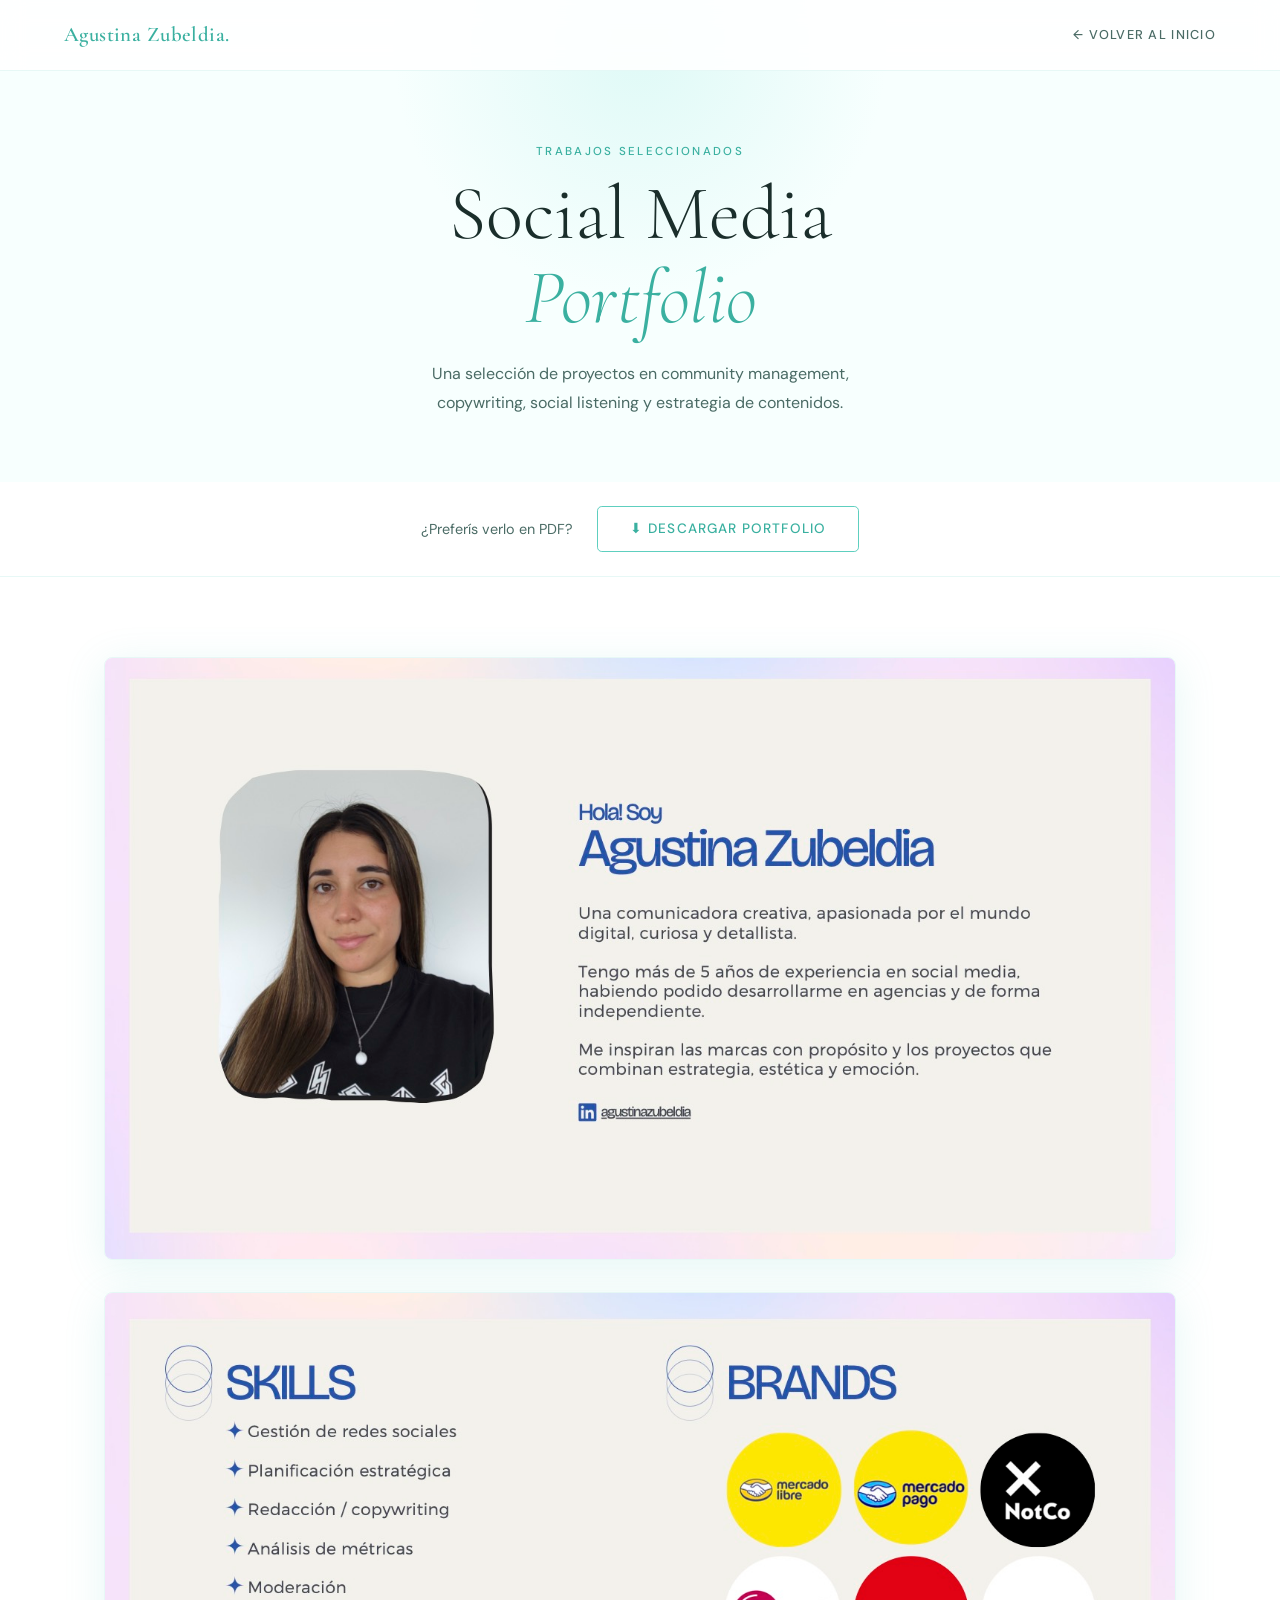
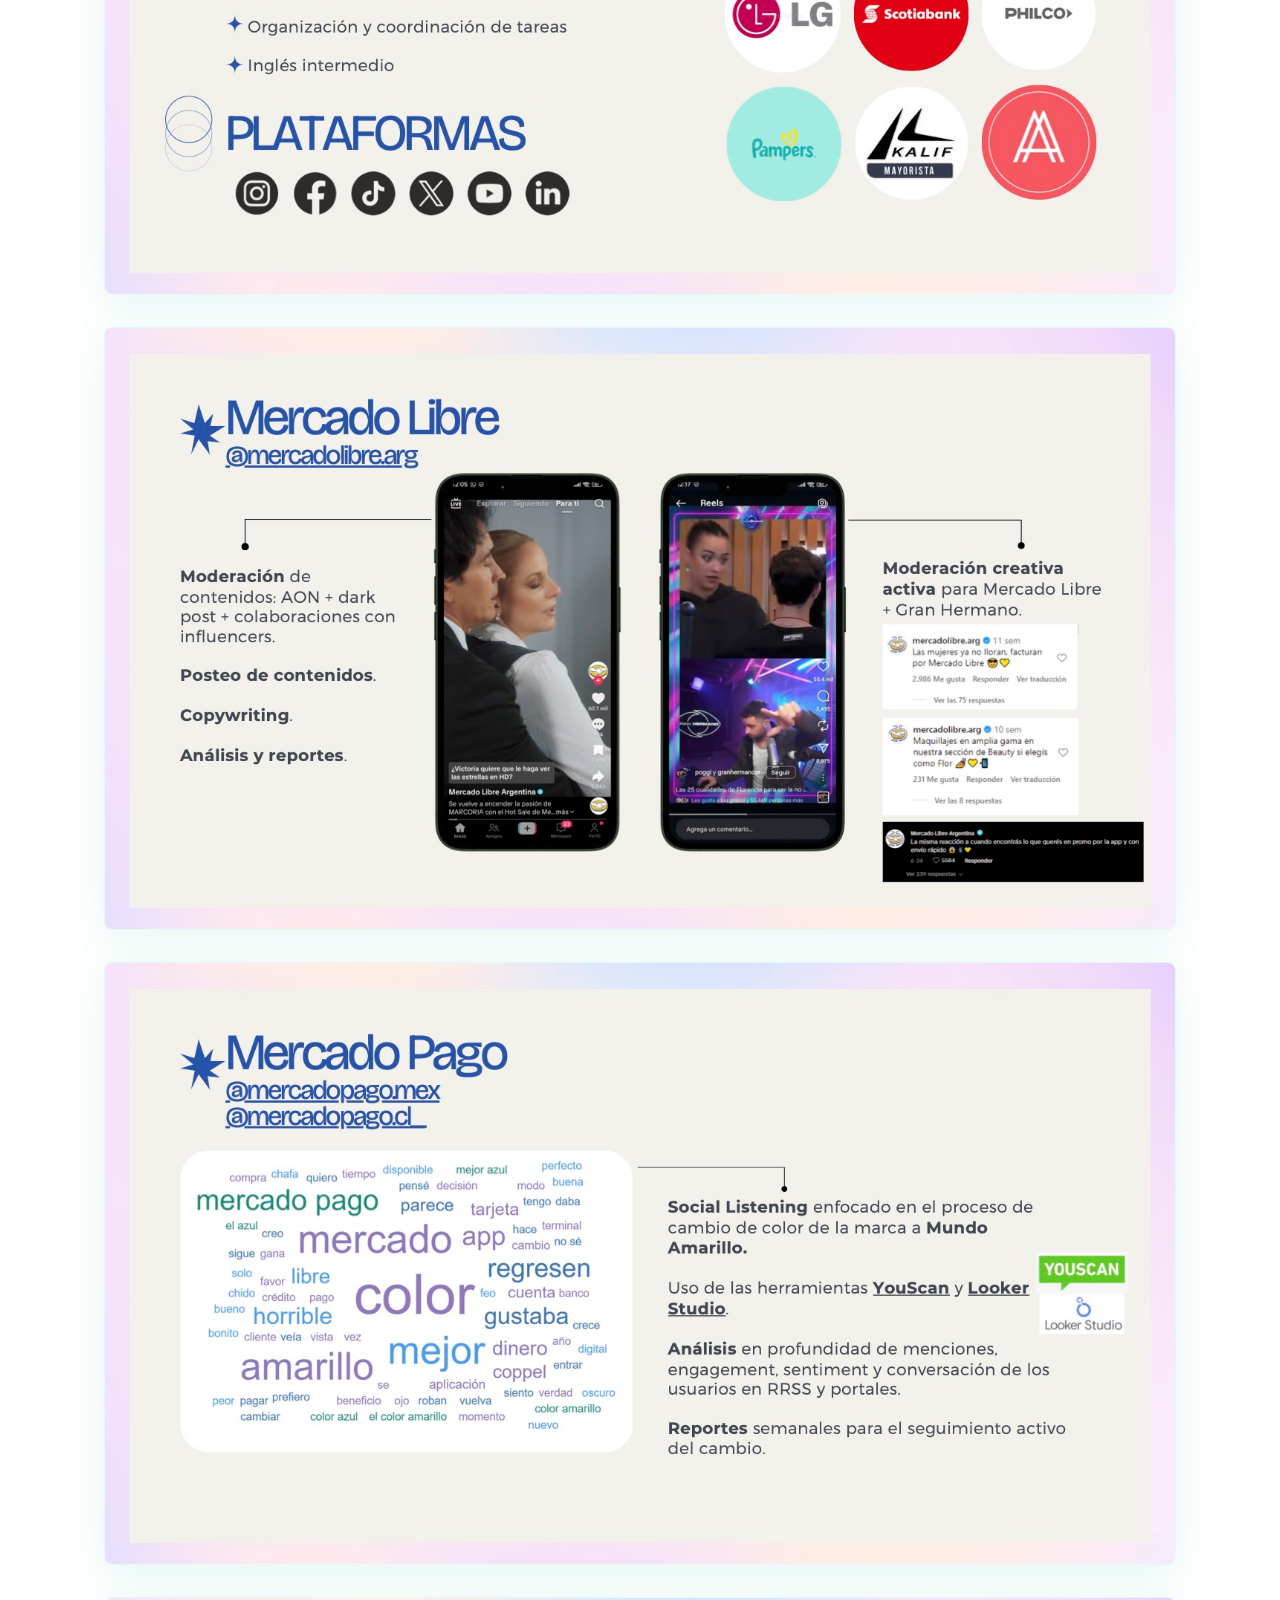
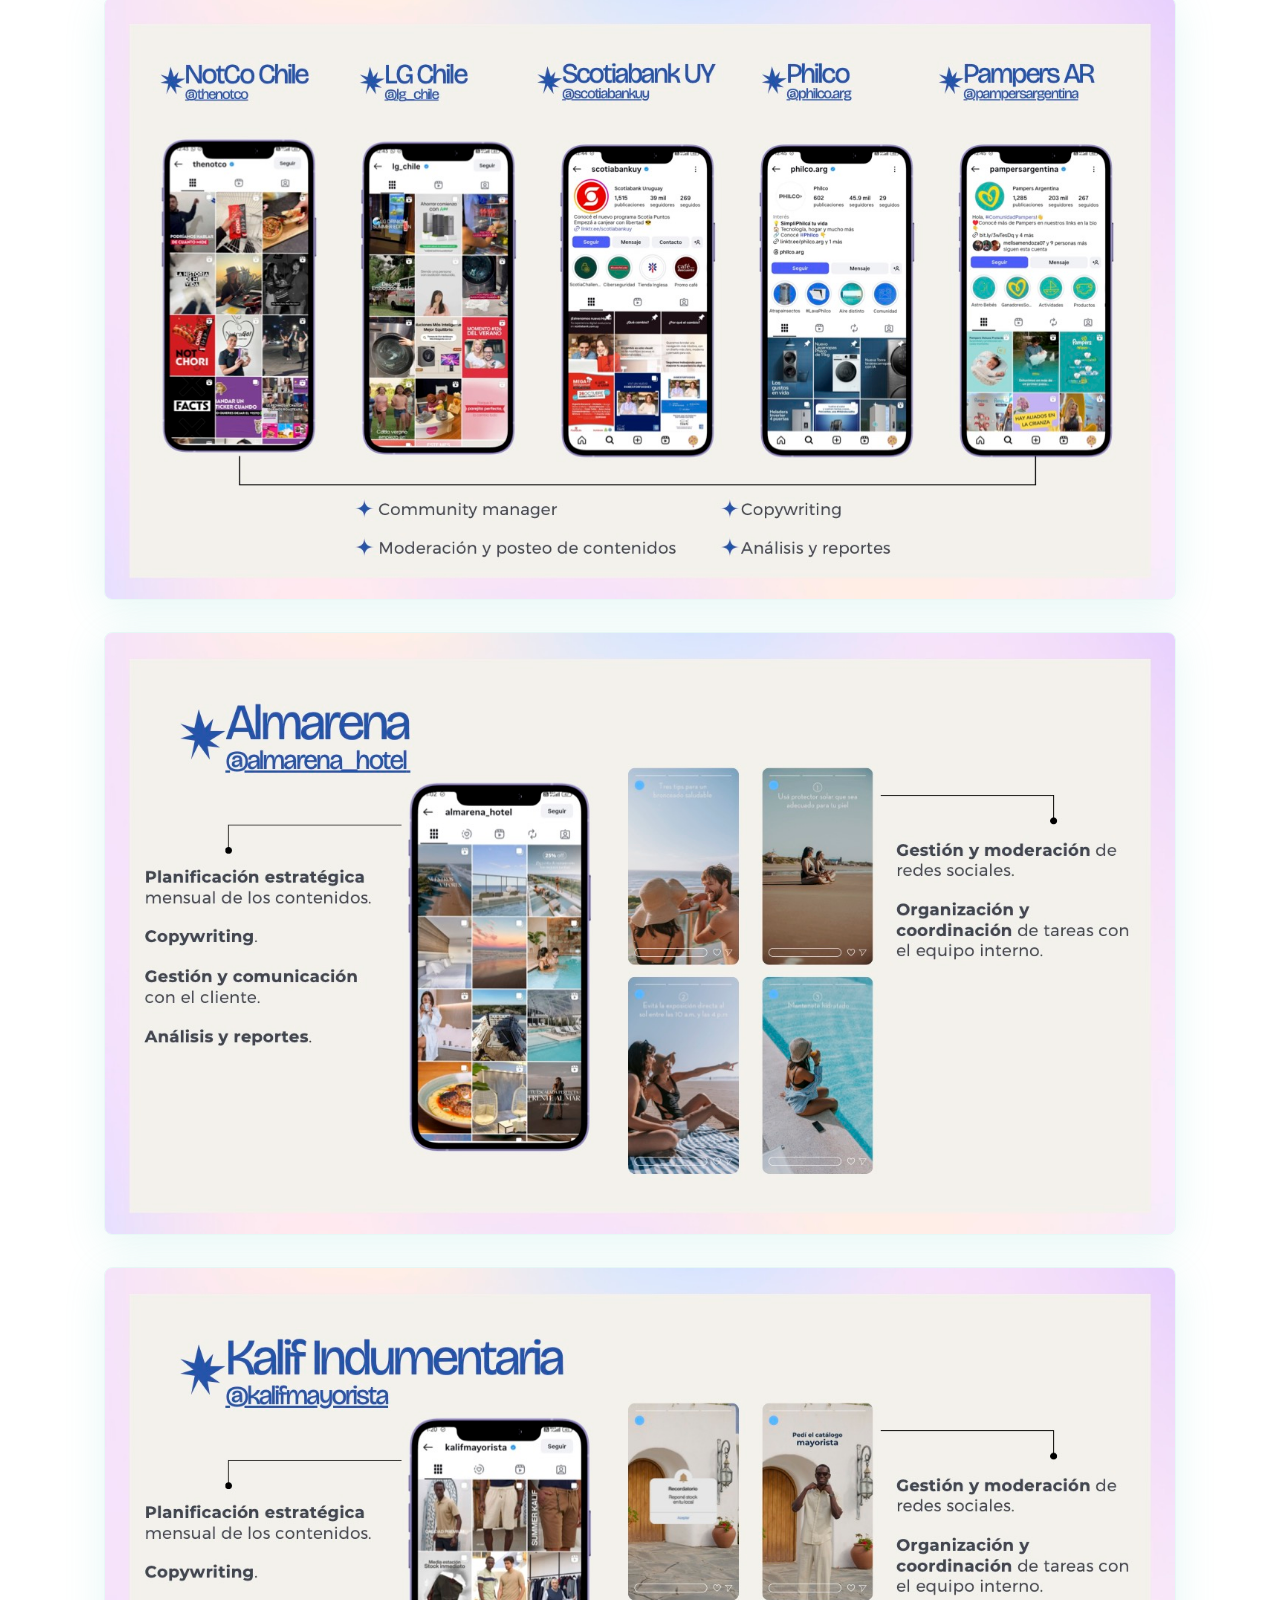
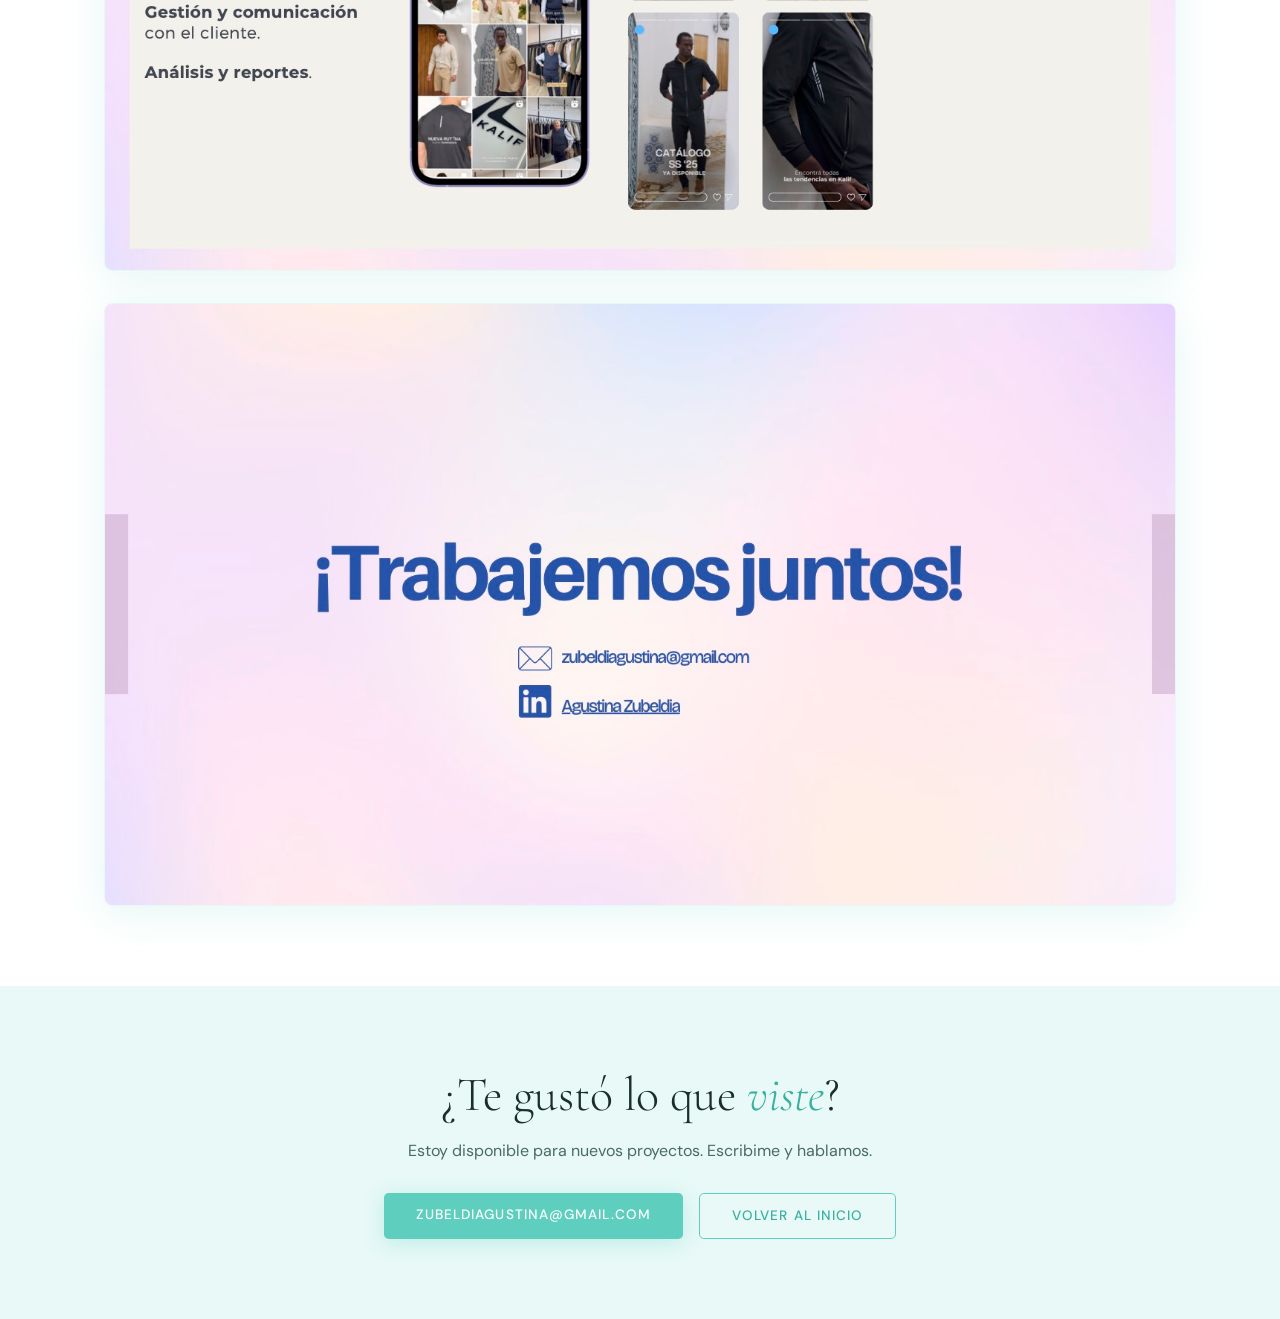
==== portfolio.html @ 0f9b4988 "se agrega el portfolio <3" ====
<!DOCTYPE html>
<html lang="es">
<head>
  <meta charset="UTF-8" />
  <meta name="viewport" content="width=device-width, initial-scale=1.0" />

  <!-- SEO -->
  <title>Portfolio · Agustina Zubeldia</title>
  <meta name="description" content="Portfolio de trabajos de Agustina Zubeldia — Community Manager & Content Strategist." />

  <!-- Open Graph -->
  <meta property="og:title"       content="Portfolio · Agustina Zubeldia" />
  <meta property="og:description" content="Trabajos seleccionados en social media, copywriting y estrategia de contenidos." />
  <meta property="og:type"        content="website" />
  <meta property="og:image"       content="assets/slide1.jpg" />

  <!-- Fonts -->
  <link rel="preconnect" href="https://fonts.googleapis.com" />
  <link rel="preconnect" href="https://fonts.gstatic.com" crossorigin />
  <link
    href="https://fonts.googleapis.com/css2?family=Cormorant+Garamond:ital,wght@0,300;0,400;0,600;1,300;1,400&family=DM+Sans:wght@300;400;500&display=swap"
    rel="stylesheet"
  />

  <!-- Shared styles -->
  <link rel="stylesheet" href="css/styles.css" />
  <link rel="icon" type="image/png" href="assets/favicon.png" />

  <style>
    /* ── Portfolio page specific styles ── */

    .pf-nav {
      position: fixed;
      top: 0;
      width: 100%;
      z-index: 100;
      display: flex;
      justify-content: space-between;
      align-items: center;
      padding: 1.4rem 4rem;
      background: rgba(255, 255, 255, 0.88);
      backdrop-filter: blur(12px);
      -webkit-backdrop-filter: blur(12px);
      border-bottom: 1px solid rgba(94, 207, 191, 0.15);
      animation: fadeDown 0.8s ease forwards;
    }

    .pf-nav__logo {
      font-family: var(--font-serif);
      font-size: 1.3rem;
      font-weight: 600;
      color: var(--color-aqua-dark);
      letter-spacing: 0.02em;
      text-decoration: none;
    }

    .pf-nav__back {
      display: inline-flex;
      align-items: center;
      gap: 0.5rem;
      font-size: 0.8rem;
      font-weight: 500;
      letter-spacing: 0.1em;
      text-transform: uppercase;
      color: var(--color-text-mid);
      text-decoration: none;
      transition: color 0.3s;
    }

    .pf-nav__back:hover { color: var(--color-aqua-dark); }

    /* Hero banner */
    .pf-hero {
      padding: 9rem 4rem 4rem;
      background: var(--color-off-white);
      text-align: center;
      position: relative;
      overflow: hidden;
    }

    .pf-hero::before {
      content: '';
      position: absolute;
      width: 500px;
      height: 500px;
      background: radial-gradient(circle, var(--color-aqua-light) 0%, transparent 70%);
      top: -200px;
      left: 50%;
      transform: translateX(-50%);
      opacity: 0.3;
      pointer-events: none;
    }

    .pf-hero__eyebrow {
      display: block;
      font-size: 0.72rem;
      letter-spacing: 0.2em;
      text-transform: uppercase;
      color: var(--color-aqua-dark);
      font-weight: 500;
      margin-bottom: 0.8rem;
      opacity: 0;
      animation: fadeUp 0.7s ease 0.3s forwards;
    }

    .pf-hero__title {
      font-family: var(--font-serif);
      font-size: clamp(2.5rem, 6vw, 5rem);
      font-weight: 300;
      color: var(--color-text);
      line-height: 1.1;
      position: relative;
      z-index: 1;
      opacity: 0;
      animation: fadeUp 0.9s ease 0.5s forwards;
    }

    .pf-hero__title em {
      font-style: italic;
      color: var(--color-aqua-dark);
    }

    .pf-hero__desc {
      font-size: 1rem;
      color: var(--color-text-mid);
      max-width: 500px;
      margin: 1.2rem auto 0;
      line-height: 1.8;
      position: relative;
      z-index: 1;
      opacity: 0;
      animation: fadeUp 0.9s ease 0.7s forwards;
    }

    /* Download bar */
    .pf-download {
      display: flex;
      align-items: center;
      justify-content: center;
      gap: 1.5rem;
      flex-wrap: wrap;
      padding: 1.5rem 4rem;
      background: var(--color-white);
      border-bottom: 1px solid rgba(94, 207, 191, 0.15);
    }

    .pf-download p {
      font-size: 0.9rem;
      color: var(--color-text-mid);
    }

    /* Slides gallery */
    .pf-gallery {
      padding: 5rem 4rem;
      background: var(--color-white);
      max-width: 1200px;
      margin: 0 auto;
      display: flex;
      flex-direction: column;
      gap: 2rem;
    }

    .pf-slide {
      border-radius: var(--radius-md);
      overflow: hidden;
      box-shadow: var(--shadow-medium);
      border: 1px solid rgba(94, 207, 191, 0.15);
      transition: transform 0.3s ease, box-shadow 0.3s ease;
      cursor: zoom-in;
      opacity: 0;
      transform: translateY(24px);
      transition: opacity 0.7s ease, transform 0.7s ease, box-shadow 0.3s ease;
    }

    .pf-slide.is-visible {
      opacity: 1;
      transform: translateY(0);
    }

    .pf-slide:hover {
      box-shadow: var(--shadow-strong);
      transform: translateY(-4px) scale(1.002);
    }

    .pf-slide img {
      width: 100%;
      height: auto;
      display: block;
    }

    /* Lightbox */
    .lightbox {
      position: fixed;
      inset: 0;
      background: rgba(26, 46, 43, 0.95);
      z-index: 9999;
      display: flex;
      align-items: center;
      justify-content: center;
      padding: 2rem;
      opacity: 0;
      pointer-events: none;
      transition: opacity 0.3s ease;
    }

    .lightbox.is-open {
      opacity: 1;
      pointer-events: all;
    }

    .lightbox__img {
      max-width: 100%;
      max-height: 90vh;
      border-radius: var(--radius-md);
      box-shadow: 0 30px 80px rgba(0,0,0,0.5);
      object-fit: contain;
    }

    .lightbox__close {
      position: absolute;
      top: 1.5rem;
      right: 1.5rem;
      background: rgba(255,255,255,0.1);
      border: 1px solid rgba(255,255,255,0.2);
      color: var(--color-white);
      width: 44px;
      height: 44px;
      border-radius: 50%;
      font-size: 1.3rem;
      cursor: pointer;
      display: flex;
      align-items: center;
      justify-content: center;
      transition: background 0.3s;
    }

    .lightbox__close:hover { background: rgba(255,255,255,0.2); }

    .lightbox__prev,
    .lightbox__next {
      position: absolute;
      top: 50%;
      transform: translateY(-50%);
      background: rgba(255,255,255,0.1);
      border: 1px solid rgba(255,255,255,0.2);
      color: var(--color-white);
      width: 48px;
      height: 48px;
      border-radius: 50%;
      font-size: 1.2rem;
      cursor: pointer;
      display: flex;
      align-items: center;
      justify-content: center;
      transition: background 0.3s;
    }

    .lightbox__prev { left: 1.5rem; }
    .lightbox__next { right: 1.5rem; }
    .lightbox__prev:hover,
    .lightbox__next:hover { background: rgba(255,255,255,0.2); }

    .lightbox__counter {
      position: absolute;
      bottom: 1.5rem;
      left: 50%;
      transform: translateX(-50%);
      font-size: 0.78rem;
      color: rgba(255,255,255,0.5);
      letter-spacing: 0.1em;
    }

    /* Footer CTA */
    .pf-footer-cta {
      padding: 5rem 4rem;
      background: var(--color-aqua-pale);
      text-align: center;
    }

    .pf-footer-cta h2 {
      font-family: var(--font-serif);
      font-size: clamp(1.8rem, 4vw, 3rem);
      font-weight: 300;
      color: var(--color-text);
      margin-bottom: 1rem;
    }

    .pf-footer-cta h2 em {
      font-style: italic;
      color: var(--color-aqua-dark);
    }

    .pf-footer-cta p {
      color: var(--color-text-mid);
      font-size: 1rem;
      margin-bottom: 2rem;
    }

    .pf-footer-cta__links {
      display: flex;
      justify-content: center;
      gap: 1rem;
      flex-wrap: wrap;
    }

    /* Responsive */
    @media (max-width: 960px) {
      .pf-nav { padding: 1.2rem 1.5rem; }
      .pf-hero { padding: 8rem 1.5rem 3rem; }
      .pf-download { padding: 1.2rem 1.5rem; flex-direction: column; gap: 1rem; text-align: center; }
      .pf-gallery { padding: 3rem 1.5rem; gap: 1.5rem; }
      .pf-footer-cta { padding: 4rem 1.5rem; }
      .lightbox__prev { left: 0.5rem; }
      .lightbox__next { right: 0.5rem; }
    }
  </style>
</head>
<body>

  <!-- NAV -->
  <header>
    <nav class="pf-nav" aria-label="Navegación">
      <a href="index.html" class="pf-nav__logo">Agustina Zubeldia.</a>
      <a href="index.html" class="pf-nav__back">← Volver al inicio</a>
    </nav>
  </header>

  <main>

    <!-- HERO -->
    <section class="pf-hero">
      <span class="pf-hero__eyebrow">Trabajos seleccionados</span>
      <h1 class="pf-hero__title">Social Media<br><em>Portfolio</em></h1>
      <p class="pf-hero__desc">
        Una selección de proyectos en community management, copywriting,
        social listening y estrategia de contenidos.
      </p>
    </section>

    <!-- DOWNLOAD BAR -->
    <div class="pf-download">
      <p>¿Preferís verlo en PDF?</p>
      <a href="assets/portfolio.pdf" download class="btn btn--outline">
        ⬇ Descargar portfolio
      </a>
    </div>

    <!-- SLIDES GALLERY -->
    <div class="pf-gallery" role="list" aria-label="Slides del portfolio">
      <div class="pf-slide reveal" data-index="0" role="listitem">
        <img src="assets/slide1.jpg" alt="Portfolio Agustina Zubeldia — slide 1" loading="eager" />
      </div>
      <div class="pf-slide reveal" data-index="1" role="listitem">
        <img src="assets/slide2.jpg" alt="Portfolio Agustina Zubeldia — slide 2" loading="lazy" />
      </div>
      <div class="pf-slide reveal" data-index="2" role="listitem">
        <img src="assets/slide3.jpg" alt="Portfolio Agustina Zubeldia — slide 3" loading="lazy" />
      </div>
      <div class="pf-slide reveal" data-index="3" role="listitem">
        <img src="assets/slide4.jpg" alt="Portfolio Agustina Zubeldia — slide 4" loading="lazy" />
      </div>
      <div class="pf-slide reveal" data-index="4" role="listitem">
        <img src="assets/slide5.jpg" alt="Portfolio Agustina Zubeldia — slide 5" loading="lazy" />
      </div>
      <div class="pf-slide reveal" data-index="5" role="listitem">
        <img src="assets/slide6.jpg" alt="Portfolio Agustina Zubeldia — slide 6" loading="lazy" />
      </div>
      <div class="pf-slide reveal" data-index="6" role="listitem">
        <img src="assets/slide7.jpg" alt="Portfolio Agustina Zubeldia — slide 7" loading="lazy" />
      </div>
      <div class="pf-slide reveal" data-index="7" role="listitem">
        <img src="assets/slide8.jpg" alt="Portfolio Agustina Zubeldia — slide 8" loading="lazy" />
      </div>
    </div>

    <!-- FOOTER CTA -->
    <section class="pf-footer-cta">
      <h2>¿Te gustó lo que <em>viste</em>?</h2>
      <p>Estoy disponible para nuevos proyectos. Escribime y hablamos.</p>
      <div class="pf-footer-cta__links">
        <a href="mailto:zubeldiagustina@gmail.com" class="btn btn--primary">
          zubeldiagustina@gmail.com
        </a>
        <a href="index.html#contact" class="btn btn--outline">
          Volver al inicio
        </a>
      </div>
    </section>

  </main>

  <!-- LIGHTBOX -->
  <div class="lightbox" id="lightbox" role="dialog" aria-modal="true" aria-label="Vista ampliada">
    <button class="lightbox__close" id="lbClose" aria-label="Cerrar">✕</button>
    <button class="lightbox__prev"  id="lbPrev"  aria-label="Anterior">‹</button>
    <img class="lightbox__img" id="lbImg" src="" alt="" />
    <button class="lightbox__next"  id="lbNext"  aria-label="Siguiente">›</button>
    <span class="lightbox__counter" id="lbCounter"></span>
  </div>

  <script>
    'use strict';

    /* ── Scroll reveal ── */
    const revealEls = document.querySelectorAll('.reveal');
    const revealObs = new IntersectionObserver(
      (entries) => entries.forEach(e => {
        if (e.isIntersecting) {
          e.target.classList.add('is-visible');
          revealObs.unobserve(e.target);
        }
      }),
      { threshold: 0.08 }
    );
    revealEls.forEach(el => revealObs.observe(el));

    /* ── Lightbox ── */
    const slides    = document.querySelectorAll('.pf-slide');
    const lightbox  = document.getElementById('lightbox');
    const lbImg     = document.getElementById('lbImg');
    const lbClose   = document.getElementById('lbClose');
    const lbPrev    = document.getElementById('lbPrev');
    const lbNext    = document.getElementById('lbNext');
    const lbCounter = document.getElementById('lbCounter');

    let currentIndex = 0;
    const total = slides.length;

    function openLightbox(index) {
      currentIndex = index;
      const img = slides[index].querySelector('img');
      lbImg.src = img.src;
      lbImg.alt = img.alt;
      lbCounter.textContent = `${index + 1} / ${total}`;
      lightbox.classList.add('is-open');
      document.body.style.overflow = 'hidden';
    }

    function closeLightbox() {
      lightbox.classList.remove('is-open');
      document.body.style.overflow = '';
    }

    function showPrev() {
      currentIndex = (currentIndex - 1 + total) % total;
      openLightbox(currentIndex);
    }

    function showNext() {
      currentIndex = (currentIndex + 1) % total;
      openLightbox(currentIndex);
    }

    slides.forEach((slide, i) => {
      slide.addEventListener('click', () => openLightbox(i));
    });

    lbClose.addEventListener('click', closeLightbox);
    lbPrev.addEventListener('click', showPrev);
    lbNext.addEventListener('click', showNext);

    lightbox.addEventListener('click', (e) => {
      if (e.target === lightbox) closeLightbox();
    });

    document.addEventListener('keydown', (e) => {
      if (!lightbox.classList.contains('is-open')) return;
      if (e.key === 'Escape')     closeLightbox();
      if (e.key === 'ArrowLeft')  showPrev();
      if (e.key === 'ArrowRight') showNext();
    });
  </script>

</body>
</html>
---- css/styles.css ----
/* ============================================================
   AGUSTINA ZUBELDIA — Portfolio
   styles.css
   ============================================================ */

/* ── 1. Custom Properties ── */
:root {
  --color-aqua:       #5ecfbf;
  --color-aqua-light: #a8ede5;
  --color-aqua-dark:  #3ab0a0;
  --color-aqua-pale:  #e8f9f7;
  --color-white:      #ffffff;
  --color-off-white:  #f7fffe;
  --color-text:       #1a2e2b;
  --color-text-mid:   #4a6b65;
  --color-text-light: #8ab5ae;

  --font-serif: 'Cormorant Garamond', Georgia, serif;
  --font-sans:  'DM Sans', sans-serif;

  --radius-sm: 0.3rem;
  --radius-md: 0.5rem;
  --radius-full: 2rem;

  --shadow-soft:   0 4px 20px rgba(94, 207, 191, 0.12);
  --shadow-medium: 0 8px 40px rgba(94, 207, 191, 0.16);
  --shadow-strong: 0 16px 48px rgba(94, 207, 191, 0.22);

  --transition-base: 0.3s ease;
  --transition-slow: 0.7s ease;
}

/* ── 2. Reset & Base ── */
*,
*::before,
*::after {
  box-sizing: border-box;
  margin: 0;
  padding: 0;
}

html {
  scroll-behavior: smooth;
  font-size: 16px;
}

body {
  font-family: var(--font-sans);
  color: var(--color-text);
  background: var(--color-white);
  overflow-x: hidden;
  -webkit-font-smoothing: antialiased;
}

img {
  display: block;
  max-width: 100%;
}

a {
  text-decoration: none;
  color: inherit;
}

ul {
  list-style: none;
}

/* ── 3. Custom Cursor ── */
.cursor {
  width: 10px;
  height: 10px;
  background: var(--color-aqua);
  border-radius: 50%;
  position: fixed;
  top: 0;
  left: 0;
  pointer-events: none;
  z-index: 9999;
  mix-blend-mode: multiply;
}

.cursor-ring {
  width: 36px;
  height: 36px;
  border: 1.5px solid var(--color-aqua);
  border-radius: 50%;
  position: fixed;
  top: 0;
  left: 0;
  pointer-events: none;
  z-index: 9998;
  transition: transform 0.35s ease;
  mix-blend-mode: multiply;
}

/* ── 4. Navigation ── */
.nav {
  position: fixed;
  top: 0;
  width: 100%;
  z-index: 100;
  display: flex;
  justify-content: space-between;
  align-items: center;
  padding: 1.4rem 4rem;
  background: rgba(255, 255, 255, 0.88);
  backdrop-filter: blur(12px);
  -webkit-backdrop-filter: blur(12px);
  border-bottom: 1px solid rgba(94, 207, 191, 0.15);
  animation: fadeDown 0.8s ease forwards;
}

.nav__logo {
  font-family: var(--font-serif);
  font-size: 1.5rem;
  font-weight: 600;
  color: var(--color-aqua-dark);
  letter-spacing: 0.02em;
}

.nav__list {
  display: flex;
  gap: 2.5rem;
}

.nav__link {
  font-size: 0.8rem;
  font-weight: 500;
  letter-spacing: 0.12em;
  text-transform: uppercase;
  color: var(--color-text-mid);
  position: relative;
  transition: color var(--transition-base);
}

.nav__link::after {
  content: '';
  position: absolute;
  bottom: -3px;
  left: 0;
  width: 0;
  height: 1.5px;
  background: var(--color-aqua);
  transition: width var(--transition-base);
}

.nav__link:hover,
.nav__link.is-active {
  color: var(--color-aqua-dark);
}

.nav__link:hover::after,
.nav__link.is-active::after {
  width: 100%;
}

/* ── 5. Reusable Components ── */

/* Buttons */
.btn {
  display: inline-block;
  padding: 0.85rem 2rem;
  border-radius: var(--radius-sm);
  font-family: var(--font-sans);
  font-size: 0.85rem;
  font-weight: 500;
  letter-spacing: 0.08em;
  text-transform: uppercase;
  cursor: pointer;
  border: none;
  transition: background var(--transition-base),
              color var(--transition-base),
              transform 0.2s ease,
              box-shadow var(--transition-base);
}

.btn--primary {
  background: var(--color-aqua);
  color: var(--color-white);
  box-shadow: 0 4px 20px rgba(94, 207, 191, 0.3);
}

.btn--primary:hover {
  background: var(--color-aqua-dark);
  transform: translateY(-2px);
  box-shadow: 0 8px 28px rgba(94, 207, 191, 0.4);
}

.btn--outline {
  background: transparent;
  color: var(--color-aqua-dark);
  border: 1.5px solid var(--color-aqua);
}

.btn--outline:hover {
  background: var(--color-aqua-pale);
  transform: translateY(-2px);
}

/* Section Header */
.section-header {
  text-align: center;
  margin-bottom: 4rem;
}

.section-eyebrow {
  display: block;
  font-size: 0.72rem;
  letter-spacing: 0.2em;
  text-transform: uppercase;
  color: var(--color-aqua-dark);
  font-weight: 500;
  margin-bottom: 0.8rem;
}

.section-title {
  font-family: var(--font-serif);
  font-size: clamp(2rem, 4vw, 3rem);
  font-weight: 300;
  color: var(--color-text);
}

.section-title em {
  font-style: italic;
  color: var(--color-aqua-dark);
}

/* Scroll Reveal */
.reveal {
  opacity: 0;
  transform: translateY(24px);
  transition: opacity var(--transition-slow),
              transform var(--transition-slow);
}

.reveal.is-visible {
  opacity: 1;
  transform: translateY(0);
}

/* ── 6. Hero ── */
.hero {
  min-height: 100vh;
  display: grid;
  grid-template-columns: 1fr 1fr;
  align-items: center;
  padding: 8rem 4rem 4rem;
  position: relative;
  overflow: hidden;
  background: var(--color-off-white);
  gap: 4rem;
}

/* Decorative background circles */
.hero__circle {
  position: absolute;
  border-radius: 50%;
  background: radial-gradient(circle, var(--color-aqua-light) 0%, transparent 70%);
  opacity: 0.35;
  animation: floatCircle 12s ease-in-out infinite;
  pointer-events: none;
}

.hero__circle--1 { width: 600px; height: 600px; top: -150px; right: -100px; animation-delay: 0s; }
.hero__circle--2 { width: 300px; height: 300px; bottom: 50px;  left: 8%;   animation-delay: 4s; }
.hero__circle--3 { width: 180px; height: 180px; top: 30%;      right: 20%; animation-delay: 7s; opacity: 0.2; }

/* Hero content (left column) */
.hero__content {
  position: relative;
  z-index: 2;
}

.hero__tag {
  display: inline-flex;
  align-items: center;
  gap: 0.5rem;
  background: var(--color-aqua-pale);
  border: 1px solid var(--color-aqua-light);
  color: var(--color-aqua-dark);
  font-size: 0.75rem;
  font-weight: 500;
  letter-spacing: 0.1em;
  text-transform: uppercase;
  padding: 0.4rem 1rem;
  border-radius: var(--radius-full);
  margin-bottom: 2rem;
  opacity: 0;
  animation: fadeUp 0.7s ease 0.3s forwards;
}

.hero__tag::before {
  content: '';
  width: 6px;
  height: 6px;
  background: var(--color-aqua);
  border-radius: 50%;
  display: inline-block;
}

.hero__name {
  font-family: var(--font-serif);
  font-size: clamp(2.8rem, 5vw, 5.5rem);
  font-weight: 300;
  line-height: 1.05;
  color: var(--color-text);
  opacity: 0;
  animation: fadeUp 0.9s ease 0.5s forwards;
}

.hero__name em {
  font-style: italic;
  color: var(--color-aqua-dark);
}

.hero__subtitle {
  font-family: var(--font-serif);
  font-size: clamp(1rem, 2vw, 1.5rem);
  font-weight: 300;
  font-style: italic;
  color: var(--color-text-mid);
  margin-top: 1rem;
  opacity: 0;
  animation: fadeUp 0.9s ease 0.7s forwards;
}

.hero__desc {
  margin-top: 1.8rem;
  font-size: 1rem;
  line-height: 1.8;
  color: var(--color-text-mid);
  max-width: 480px;
  opacity: 0;
  animation: fadeUp 0.9s ease 0.9s forwards;
}

.hero__cta {
  display: flex;
  gap: 1rem;
  flex-wrap: wrap;
  margin-top: 2.5rem;
  opacity: 0;
  animation: fadeUp 0.9s ease 1.1s forwards;
}

/* Hero photo (right column) */
.hero__photo-wrap {
  position: relative;
  z-index: 2;
  display: flex;
  justify-content: center;
  align-items: flex-end;
  opacity: 0;
  animation: fadeUp 0.9s ease 0.6s forwards;
}

.hero__photo-frame {
  position: relative;
  width: 340px;
  height: 420px;
}

.hero__photo-frame::before {
  content: '';
  position: absolute;
  top: 20px;
  left: 20px;
  right: -20px;
  bottom: -20px;
  border: 2px solid var(--color-aqua-light);
  border-radius: var(--radius-md);
  z-index: 0;
}

.hero__photo-frame img {
  width: 100%;
  height: 100%;
  object-fit: cover;
  object-position: center top;
  border-radius: var(--radius-md);
  position: relative;
  z-index: 1;
  box-shadow: 0 20px 60px rgba(94, 207, 191, 0.2);
}

.hero__badge {
  position: absolute;
  bottom: -16px;
  left: -16px;
  background: var(--color-white);
  border: 1px solid var(--color-aqua-light);
  border-radius: var(--radius-md);
  padding: 0.8rem 1.2rem;
  box-shadow: var(--shadow-medium);
  z-index: 2;
}

.hero__badge-num {
  font-family: var(--font-serif);
  font-size: 2rem;
  font-weight: 600;
  color: var(--color-aqua-dark);
  line-height: 1;
}

.hero__badge-label {
  font-size: 0.7rem;
  letter-spacing: 0.1em;
  text-transform: uppercase;
  color: var(--color-text-light);
}

.hero__badge2 {
  position: absolute;
  top: -16px;
  right: -24px;
  background: var(--color-aqua);
  border-radius: var(--radius-md);
  padding: 0.6rem 1rem;
  z-index: 2;
}

.hero__badge2 span {
  font-size: 0.72rem;
  font-weight: 500;
  color: var(--color-white);
  letter-spacing: 0.08em;
}

/* Scroll hint */
.scroll-hint {
  position: absolute;
  bottom: 2rem;
  left: 50%;
  transform: translateX(-50%);
  display: flex;
  flex-direction: column;
  align-items: center;
  gap: 0.5rem;
  opacity: 0;
  animation: fadeIn 1s ease 1.6s forwards;
}

.scroll-hint__label {
  font-size: 0.65rem;
  letter-spacing: 0.15em;
  text-transform: uppercase;
  color: var(--color-text-light);
}

.scroll-hint__line {
  width: 1px;
  height: 40px;
  background: linear-gradient(to bottom, var(--color-aqua), transparent);
  animation: scrollPulse 2s ease-in-out infinite;
}

/* ── 7. About ── */
.about {
  padding: 7rem 4rem;
  display: grid;
  grid-template-columns: 1fr 1fr;
  gap: 5rem;
  align-items: start;
  background: var(--color-white);
}

.about__title {
  font-family: var(--font-serif);
  font-size: clamp(2rem, 4vw, 3.2rem);
  font-weight: 300;
  line-height: 1.2;
  color: var(--color-text);
  margin-bottom: 1.5rem;
}

.about__title em {
  font-style: italic;
  color: var(--color-aqua-dark);
}

.about__text p {
  font-size: 1rem;
  line-height: 1.85;
  color: var(--color-text-mid);
  margin-bottom: 1rem;
}

.about__highlight {
  border-left: 3px solid var(--color-aqua);
  padding-left: 1rem;
  font-style: italic;
  color: var(--color-text);
  margin: 1.5rem 0;
  font-size: 1.05rem;
}

.about__cards {
  display: flex;
  flex-direction: column;
  gap: 1rem;
}

.stats-row {
  display: grid;
  grid-template-columns: repeat(3, 1fr);
  gap: 1rem;
}

.stat-mini {
  text-align: center;
  background: var(--color-white);
  border: 1px solid var(--color-aqua-light);
  border-radius: var(--radius-md);
  padding: 1.2rem 0.5rem;
  transition: transform var(--transition-base), box-shadow var(--transition-base);
}

.stat-mini:hover {
  transform: translateY(-2px);
  box-shadow: var(--shadow-soft);
}

.stat-mini__num {
  font-family: var(--font-serif);
  font-size: 2rem;
  font-weight: 600;
  color: var(--color-aqua-dark);
}

.stat-mini__label {
  font-size: 0.68rem;
  letter-spacing: 0.1em;
  text-transform: uppercase;
  color: var(--color-text-light);
  margin-top: 0.2rem;
}

.info-card {
  background: var(--color-aqua-pale);
  border: 1px solid var(--color-aqua-light);
  border-radius: var(--radius-md);
  padding: 1.4rem 1.6rem;
}

.info-card--dark {
  background: var(--color-text);
  border-color: transparent;
}

.info-card__label {
  font-size: 0.68rem;
  letter-spacing: 0.15em;
  text-transform: uppercase;
  color: var(--color-aqua-dark);
  font-weight: 500;
  margin-bottom: 0.4rem;
}

.info-card--dark .info-card__label {
  color: var(--color-aqua-light);
}

.info-card__value {
  font-family: var(--font-serif);
  font-size: 1.15rem;
  color: var(--color-text);
  line-height: 1.5;
}

.info-card--dark .info-card__value {
  color: var(--color-white);
}

.info-card__value small {
  font-size: 0.85rem;
  color: var(--color-text-mid);
  font-family: var(--font-sans);
}

/* ── 8. Experience Timeline ── */
.experience {
  padding: 7rem 4rem;
  background: var(--color-aqua-pale);
}

.timeline {
  max-width: 900px;
  margin: 0 auto;
  position: relative;
}

.timeline::before {
  content: '';
  position: absolute;
  left: 50%;
  top: 0;
  bottom: 0;
  width: 1px;
  background: var(--color-aqua-light);
  transform: translateX(-50%);
}

.timeline__item {
  display: grid;
  grid-template-columns: 1fr 60px 1fr;
  align-items: start;
  margin-bottom: 3rem;
}

.timeline__item--left .timeline__content  { grid-column: 1; text-align: right; padding-right: 2rem; }
.timeline__item--left .timeline__dot      { grid-column: 2; }
.timeline__item--left .timeline__empty    { grid-column: 3; }

.timeline__item--right .timeline__empty   { grid-column: 1; }
.timeline__item--right .timeline__dot     { grid-column: 2; }
.timeline__item--right .timeline__content { grid-column: 3; padding-left: 2rem; }

.timeline__dot {
  display: flex;
  justify-content: center;
  padding-top: 0.4rem;
}

.timeline__dot-inner {
  width: 14px;
  height: 14px;
  border-radius: 50%;
  background: var(--color-aqua);
  border: 3px solid var(--color-white);
  box-shadow: 0 0 0 2px var(--color-aqua);
}

.timeline__card {
  background: var(--color-white);
  border-radius: var(--radius-md);
  padding: 1.4rem 1.6rem;
  border: 1px solid rgba(94, 207, 191, 0.2);
  box-shadow: var(--shadow-soft);
  transition: transform var(--transition-base), box-shadow var(--transition-base);
}

.timeline__card:hover {
  transform: translateY(-3px);
  box-shadow: var(--shadow-strong);
}

.timeline__period {
  font-size: 0.68rem;
  letter-spacing: 0.1em;
  text-transform: uppercase;
  color: var(--color-aqua-dark);
  font-weight: 500;
  margin-bottom: 0.4rem;
}

.timeline__role {
  font-family: var(--font-serif);
  font-size: 1.15rem;
  font-weight: 400;
  color: var(--color-text);
  margin-bottom: 0.2rem;
}

.timeline__company {
  font-size: 0.82rem;
  font-weight: 500;
  color: var(--color-text-mid);
  margin-bottom: 0.8rem;
}

.timeline__tasks li {
  font-size: 0.85rem;
  color: var(--color-text-mid);
  line-height: 1.6;
  padding-left: 1rem;
  position: relative;
  margin-bottom: 0.25rem;
}

.timeline__tasks li::before {
  content: '–';
  position: absolute;
  left: 0;
  color: var(--color-aqua);
}

/* ── 9. Services ── */
.services {
  padding: 7rem 4rem;
  background: var(--color-white);
}

.services__grid {
  display: grid;
  grid-template-columns: repeat(3, 1fr);
  gap: 1.5rem;
  max-width: 1100px;
  margin: 0 auto;
}

.service-card {
  background: var(--color-aqua-pale);
  border-radius: var(--radius-md);
  padding: 2.5rem 2rem;
  border: 1px solid rgba(94, 207, 191, 0.2);
  transition: transform var(--transition-base),
              box-shadow var(--transition-base),
              border-color var(--transition-base),
              background var(--transition-base);
  cursor: default;
  opacity: 0;
  transform: translateY(30px);
}

.service-card.is-visible {
  opacity: 1;
  transform: translateY(0);
}

.service-card:hover {
  transform: translateY(-6px);
  box-shadow: var(--shadow-strong);
  border-color: var(--color-aqua);
  background: var(--color-white);
}

.service-card__icon {
  width: 48px;
  height: 48px;
  background: var(--color-white);
  border-radius: 50%;
  display: flex;
  align-items: center;
  justify-content: center;
  margin-bottom: 1.5rem;
  font-size: 1.3rem;
  transition: background var(--transition-base);
}

.service-card__title {
  font-family: var(--font-serif);
  font-size: 1.3rem;
  font-weight: 400;
  color: var(--color-text);
  margin-bottom: 0.8rem;
}

.service-card__desc {
  font-size: 0.9rem;
  line-height: 1.75;
  color: var(--color-text-mid);
}

/* ── 10. Skills ── */
.skills {
  padding: 7rem 4rem;
  background: var(--color-text);
  color: var(--color-white);
}

.skills .section-eyebrow { color: var(--color-aqua-light); }
.skills .section-title   { color: var(--color-white); }

.skills__layout {
  display: grid;
  grid-template-columns: 1fr 1fr;
  gap: 5rem;
  max-width: 1100px;
  margin: 0 auto;
}

.skill-bar {
  margin-bottom: 1.8rem;
}

.skill-bar__header {
  display: flex;
  justify-content: space-between;
  margin-bottom: 0.6rem;
}

.skill-bar__name {
  font-size: 0.85rem;
  font-weight: 500;
  color: var(--color-white);
}

.skill-bar__pct {
  font-family: var(--font-serif);
  font-size: 0.9rem;
  color: var(--color-aqua-light);
}

.skill-bar__track {
  height: 3px;
  background: rgba(255, 255, 255, 0.1);
  border-radius: 2px;
  overflow: hidden;
}

.skill-bar__fill {
  height: 100%;
  background: linear-gradient(90deg, var(--color-aqua), var(--color-aqua-light));
  border-radius: 2px;
  width: 0;
  transition: width 1.2s cubic-bezier(0.4, 0, 0.2, 1);
}

.skills__tools-label {
  font-size: 0.72rem;
  letter-spacing: 0.15em;
  text-transform: uppercase;
  color: var(--color-aqua-light);
  margin-bottom: 1.2rem;
  font-weight: 500;
}

.tools-cloud {
  display: flex;
  flex-wrap: wrap;
  gap: 0.7rem;
  align-content: start;
}

.tool-chip {
  background: rgba(94, 207, 191, 0.12);
  border: 1px solid rgba(94, 207, 191, 0.25);
  color: var(--color-aqua-light);
  font-size: 0.78rem;
  padding: 0.4rem 0.9rem;
  border-radius: var(--radius-full);
  transition: background var(--transition-base);
  cursor: default;
}

.tool-chip:hover {
  background: rgba(94, 207, 191, 0.22);
}

/* ── 11. Education ── */
.education {
  padding: 6rem 4rem;
  background: var(--color-off-white);
}

.education__grid {
  display: grid;
  grid-template-columns: repeat(2, 1fr);
  gap: 1.5rem;
  max-width: 900px;
  margin: 0 auto;
}

.edu-card {
  background: var(--color-white);
  border: 1px solid var(--color-aqua-light);
  border-radius: var(--radius-md);
  padding: 1.8rem;
  transition: transform var(--transition-base), box-shadow var(--transition-base);
}

.edu-card:hover {
  transform: translateY(-3px);
  box-shadow: var(--shadow-medium);
}

.edu-card__year {
  font-size: 0.68rem;
  letter-spacing: 0.15em;
  text-transform: uppercase;
  color: var(--color-aqua-dark);
  font-weight: 500;
  margin-bottom: 0.5rem;
}

.edu-card__title {
  font-family: var(--font-serif);
  font-size: 1.15rem;
  font-weight: 400;
  color: var(--color-text);
  margin-bottom: 0.3rem;
}

.edu-card__inst {
  font-size: 0.85rem;
  color: var(--color-text-mid);
  line-height: 1.5;
}

.edu-card__grade {
  display: inline-block;
  margin-top: 0.7rem;
  background: var(--color-aqua-pale);
  color: var(--color-aqua-dark);
  font-size: 0.75rem;
  font-weight: 500;
  padding: 0.2rem 0.7rem;
  border-radius: var(--radius-full);
}

/* ── 12. Contact ── */
.contact {
  padding: 7rem 4rem;
  background: var(--color-white);
  text-align: center;
  position: relative;
  overflow: hidden;
}

.contact::before {
  content: '';
  position: absolute;
  width: 500px;
  height: 500px;
  background: radial-gradient(circle, var(--color-aqua-light) 0%, transparent 70%);
  top: -200px;
  left: 50%;
  transform: translateX(-50%);
  opacity: 0.25;
  pointer-events: none;
}

.contact__desc {
  font-size: 1rem;
  color: var(--color-text-mid);
  max-width: 460px;
  margin: 1rem auto 2.5rem;
  line-height: 1.8;
  position: relative;
  z-index: 1;
}

.contact__links {
  display: flex;
  justify-content: center;
  gap: 1rem;
  flex-wrap: wrap;
  margin-top: 1.5rem;
  position: relative;
  z-index: 1;
}

.contact-chip {
  display: flex;
  align-items: center;
  gap: 0.6rem;
  background: var(--color-off-white);
  border: 1px solid var(--color-aqua-light);
  color: var(--color-text);
  padding: 0.7rem 1.4rem;
  border-radius: var(--radius-sm);
  font-size: 0.85rem;
  font-weight: 500;
  transition: border-color var(--transition-base),
              box-shadow var(--transition-base),
              transform 0.2s ease;
}

.contact-chip:hover {
  border-color: var(--color-aqua);
  box-shadow: var(--shadow-soft);
  transform: translateY(-2px);
}
@media (max-width: 960px) {
  .nav__logo {
    font-size: 1rem;
  }

  .nav__list {
    display: none;
  }
}

/* ── 13. Footer ── */
.footer {
  padding: 2rem 4rem;
  background: var(--color-text);
  border-top: 1px solid rgba(94, 207, 191, 0.15);
  display: flex;
  justify-content: space-between;
  align-items: center;
}

.footer__logo {
  font-family: var(--font-serif);
  font-size: 1.1rem;
  font-weight: 600;
  color: var(--color-aqua-light);
}

.footer__copy {
  font-size: 0.78rem;
  color: var(--color-text-light);
}

/* ── 14. Animations ── */
@keyframes fadeDown {
  from { opacity: 0; transform: translateY(-20px); }
  to   { opacity: 1; transform: translateY(0); }
}

@keyframes fadeUp {
  from { opacity: 0; transform: translateY(30px); }
  to   { opacity: 1; transform: translateY(0); }
}

@keyframes fadeIn {
  from { opacity: 0; }
  to   { opacity: 1; }
}

@keyframes floatCircle {
  0%,  100% { transform: translate(0, 0) scale(1); }
  33%        { transform: translate(20px, -30px) scale(1.05); }
  66%        { transform: translate(-15px, 20px) scale(0.97); }
}

@keyframes scrollPulse {
  0%, 100% { opacity: 1; }
  50%       { opacity: 0.3; }
}

/* ── 15. Responsive ── */
@media (max-width: 960px) {
  /* Nav */
  .nav { padding: 1.2rem 1.5rem; }
  .nav__list { gap: 1.2rem; }
  .nav__link { font-size: 0.7rem; }

  /* Hero */
  .hero {
    grid-template-columns: 1fr;
    padding: 7rem 1.5rem 5rem;
    gap: 2.5rem;
  }
  .hero__photo-wrap { order: -1; }
  .hero__photo-frame { width: 240px; height: 300px; }

  /* About */
  .about {
    grid-template-columns: 1fr;
    padding: 5rem 1.5rem;
    gap: 3rem;
  
  }


  /* Experience */
  .experience { padding: 5rem 1.5rem; }
  .timeline::before { left: 20px; }
  .timeline__item {
    grid-template-columns: 40px 1fr;
  }
  .timeline__item--left .timeline__content,
  .timeline__item--right .timeline__content {
    grid-column: 2;
    text-align: left;
    padding-left: 1.5rem;
    padding-right: 0;
  }
  .timeline__item--left .timeline__dot  { grid-column: 1; grid-row: 1; }
  .timeline__item--right .timeline__dot { grid-column: 1; grid-row: 1; }
  .timeline__empty { display: none; }

  /* Services */
  .services { padding: 5rem 1.5rem; }
  .services__grid { grid-template-columns: 1fr; }

  /* Skills */
  .skills { padding: 5rem 1.5rem; }
  .skills__layout { grid-template-columns: 1fr; gap: 3rem; }

  /* Education */
  .education { padding: 5rem 1.5rem; }
  .education__grid { grid-template-columns: 1fr; }

  /* Contact */
  .contact { padding: 5rem 1.5rem; }

  /* Footer */
  .footer {
    flex-direction: column;
    gap: 0.5rem;
    text-align: center;
    padding: 1.5rem;
  }

  /* Cursor y scroll hint */
  .cursor,
  .cursor-ring {
    display: none;
  }

  .scroll-hint {
    display: none;
  }
}
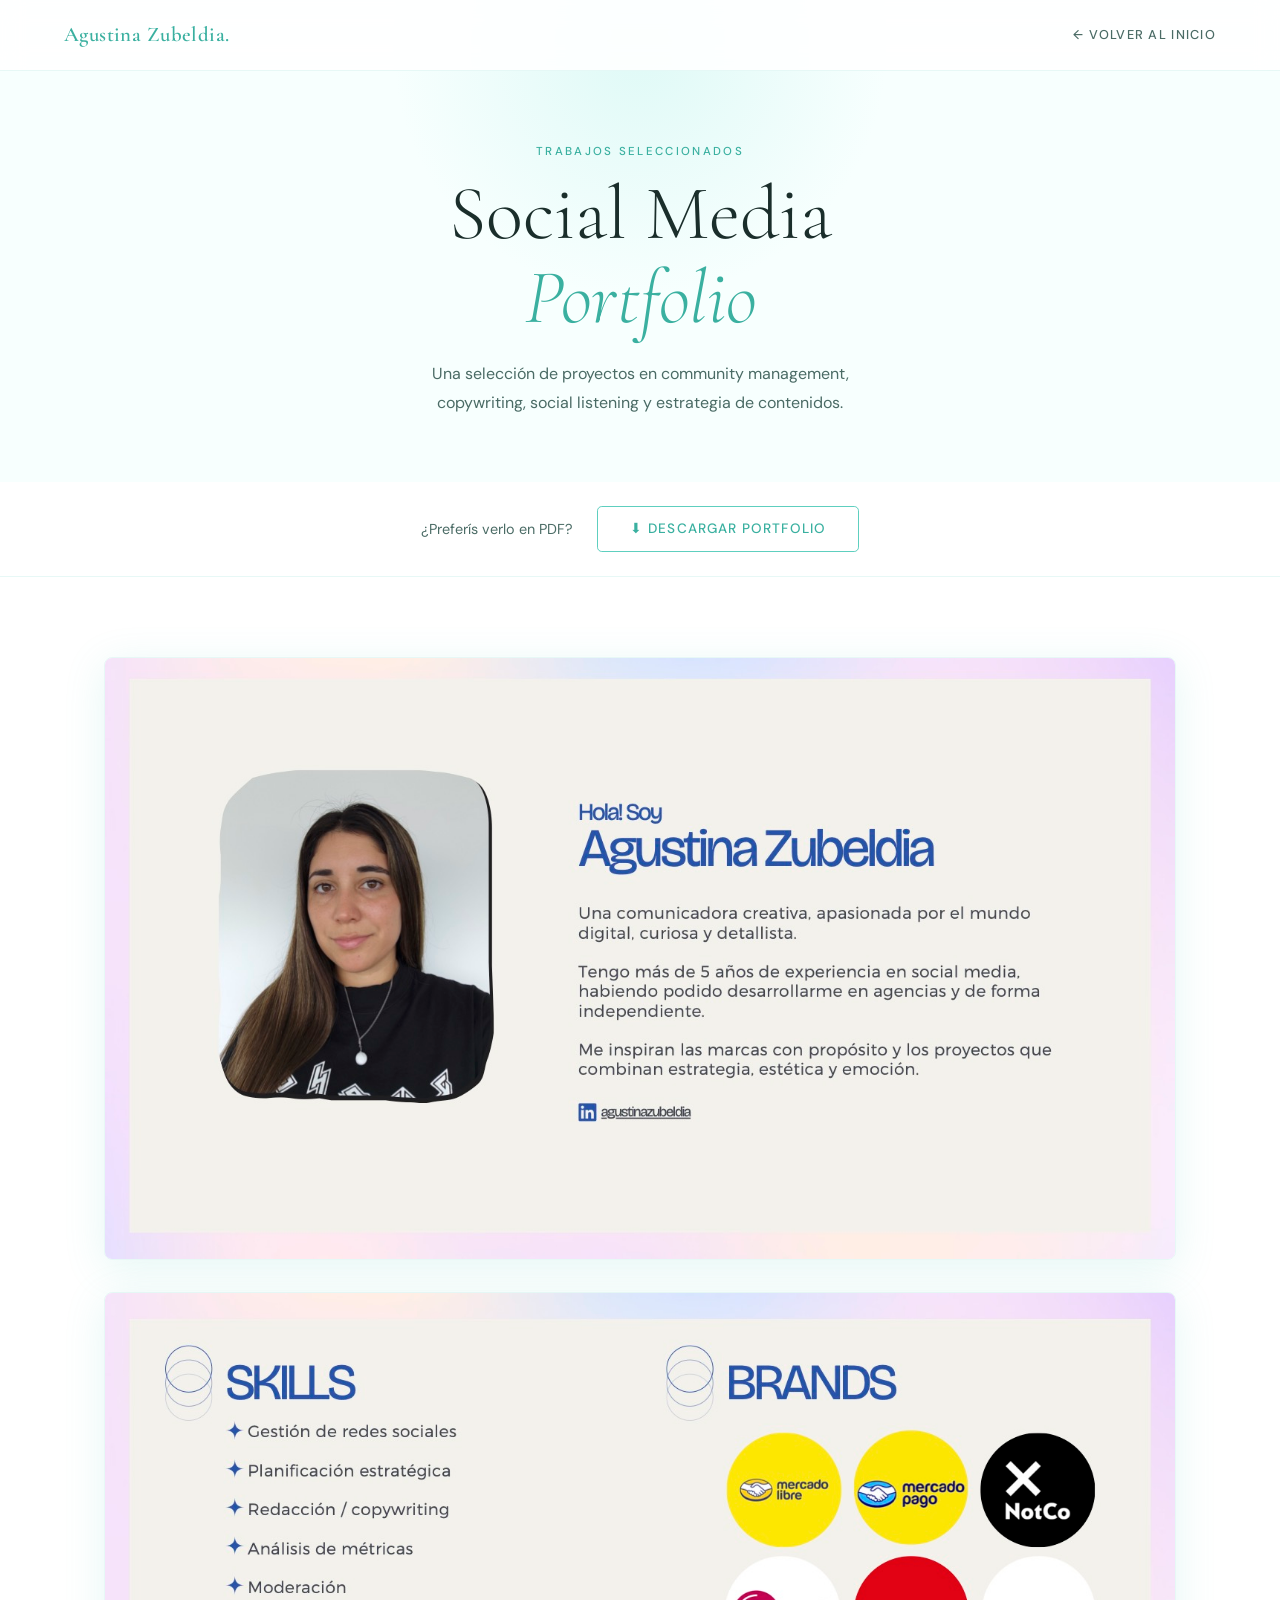
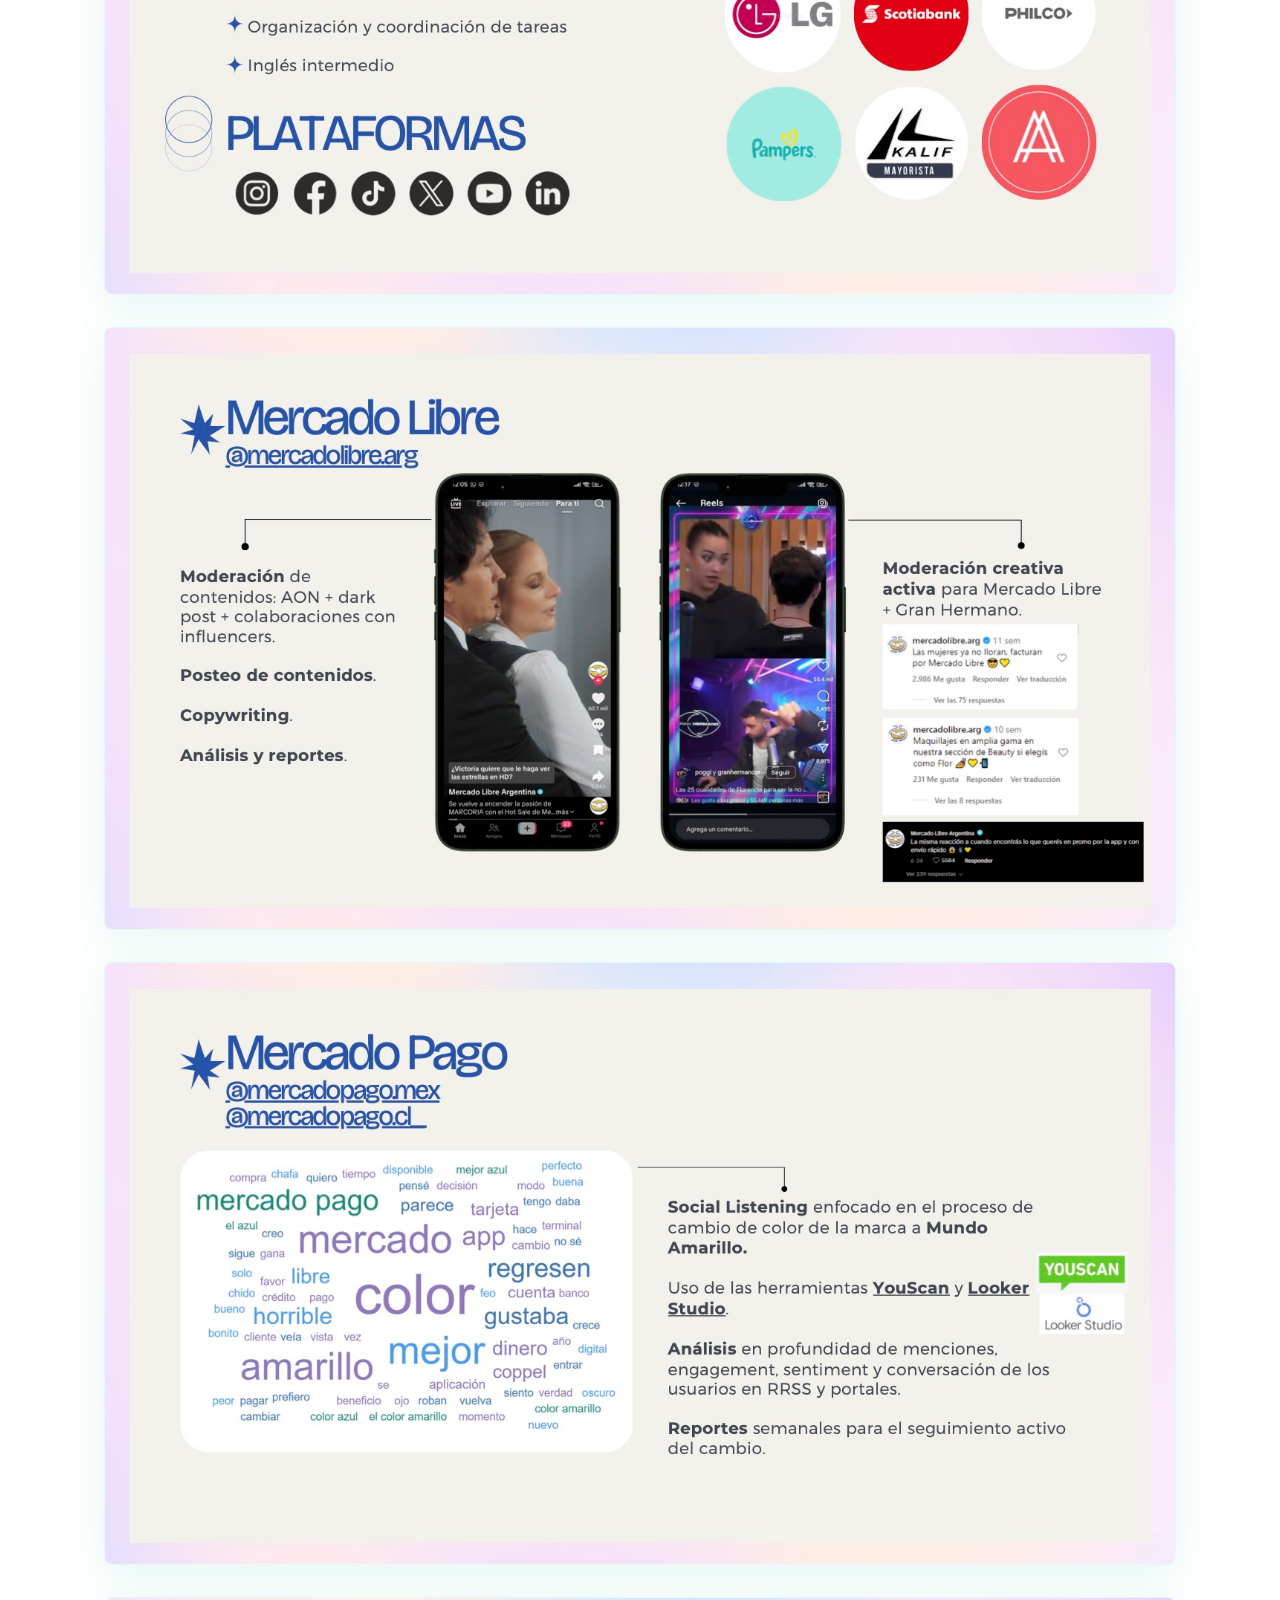
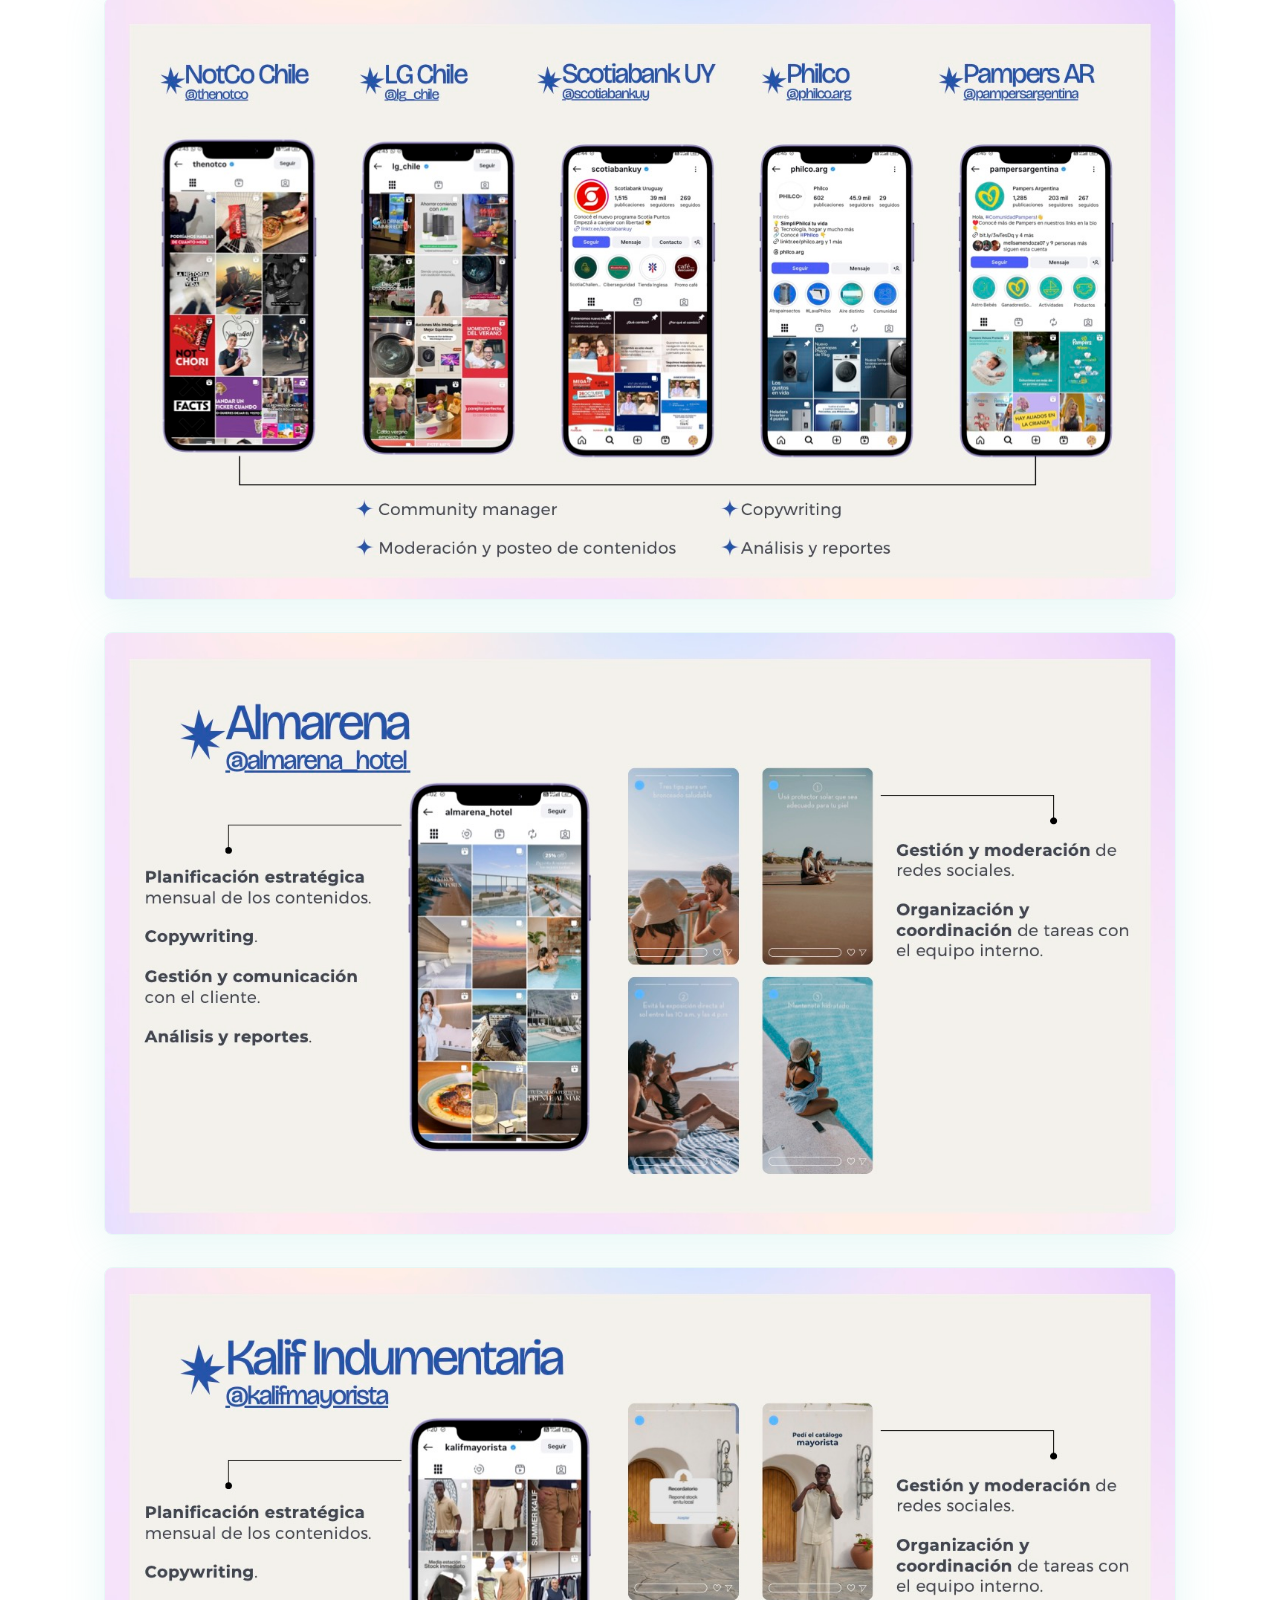
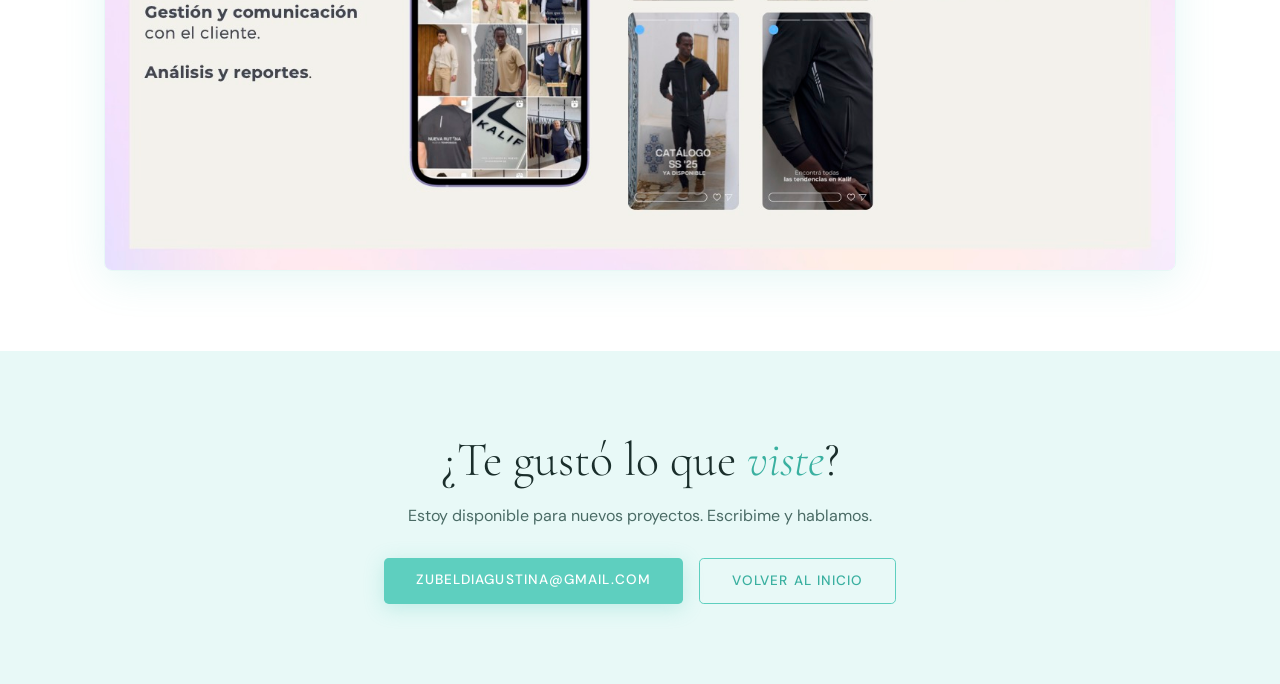
==== commit 689a5df8: "ahora si se saca la ultia slide del porfolio" ====
--- a/portfolio.html
+++ b/portfolio.html
@@ -368,9 +368,6 @@
       <div class="pf-slide reveal" data-index="6" role="listitem">
         <img src="assets/slide7.jpg" alt="Portfolio Agustina Zubeldia — slide 7" loading="lazy" />
       </div>
-      <div class="pf-slide reveal" data-index="7" role="listitem">
-        <img src="assets/slide8.jpg" alt="Portfolio Agustina Zubeldia — slide 8" loading="lazy" />
-      </div>
     </div>
 
     <!-- FOOTER CTA -->
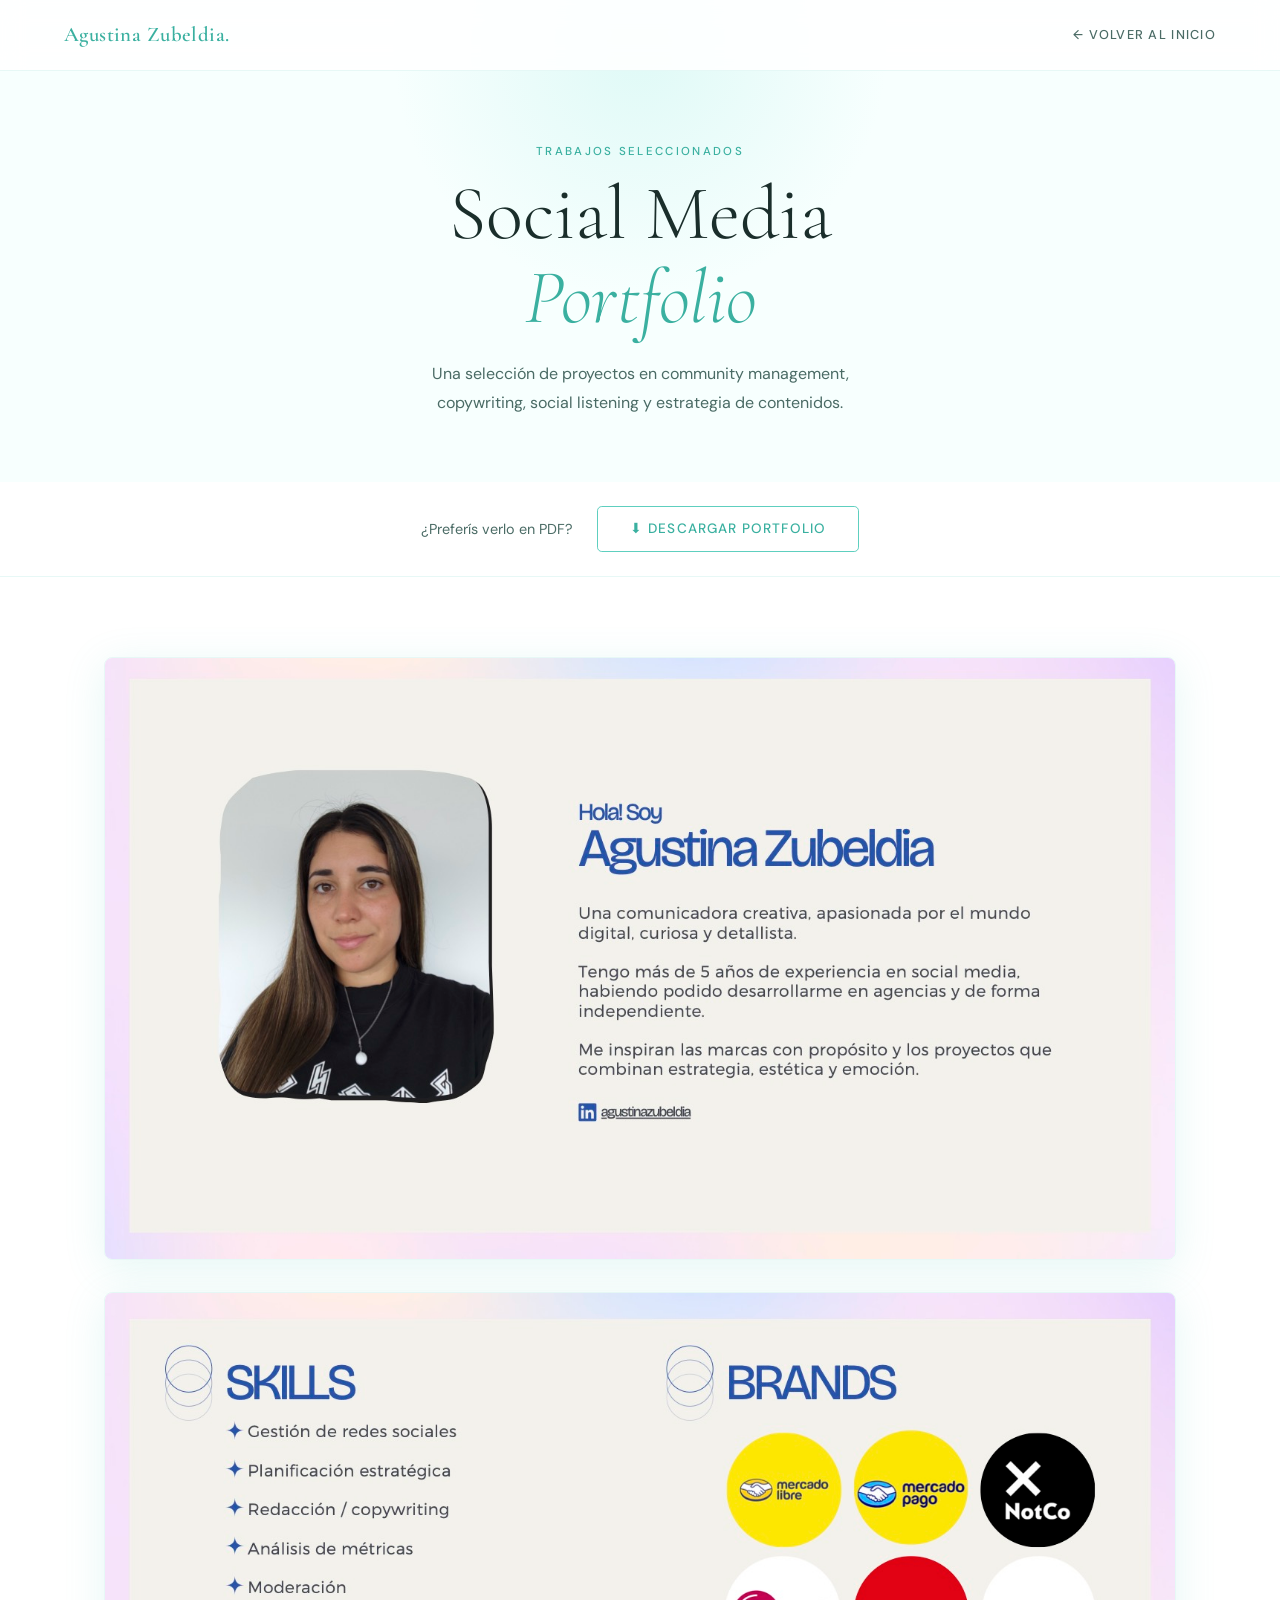
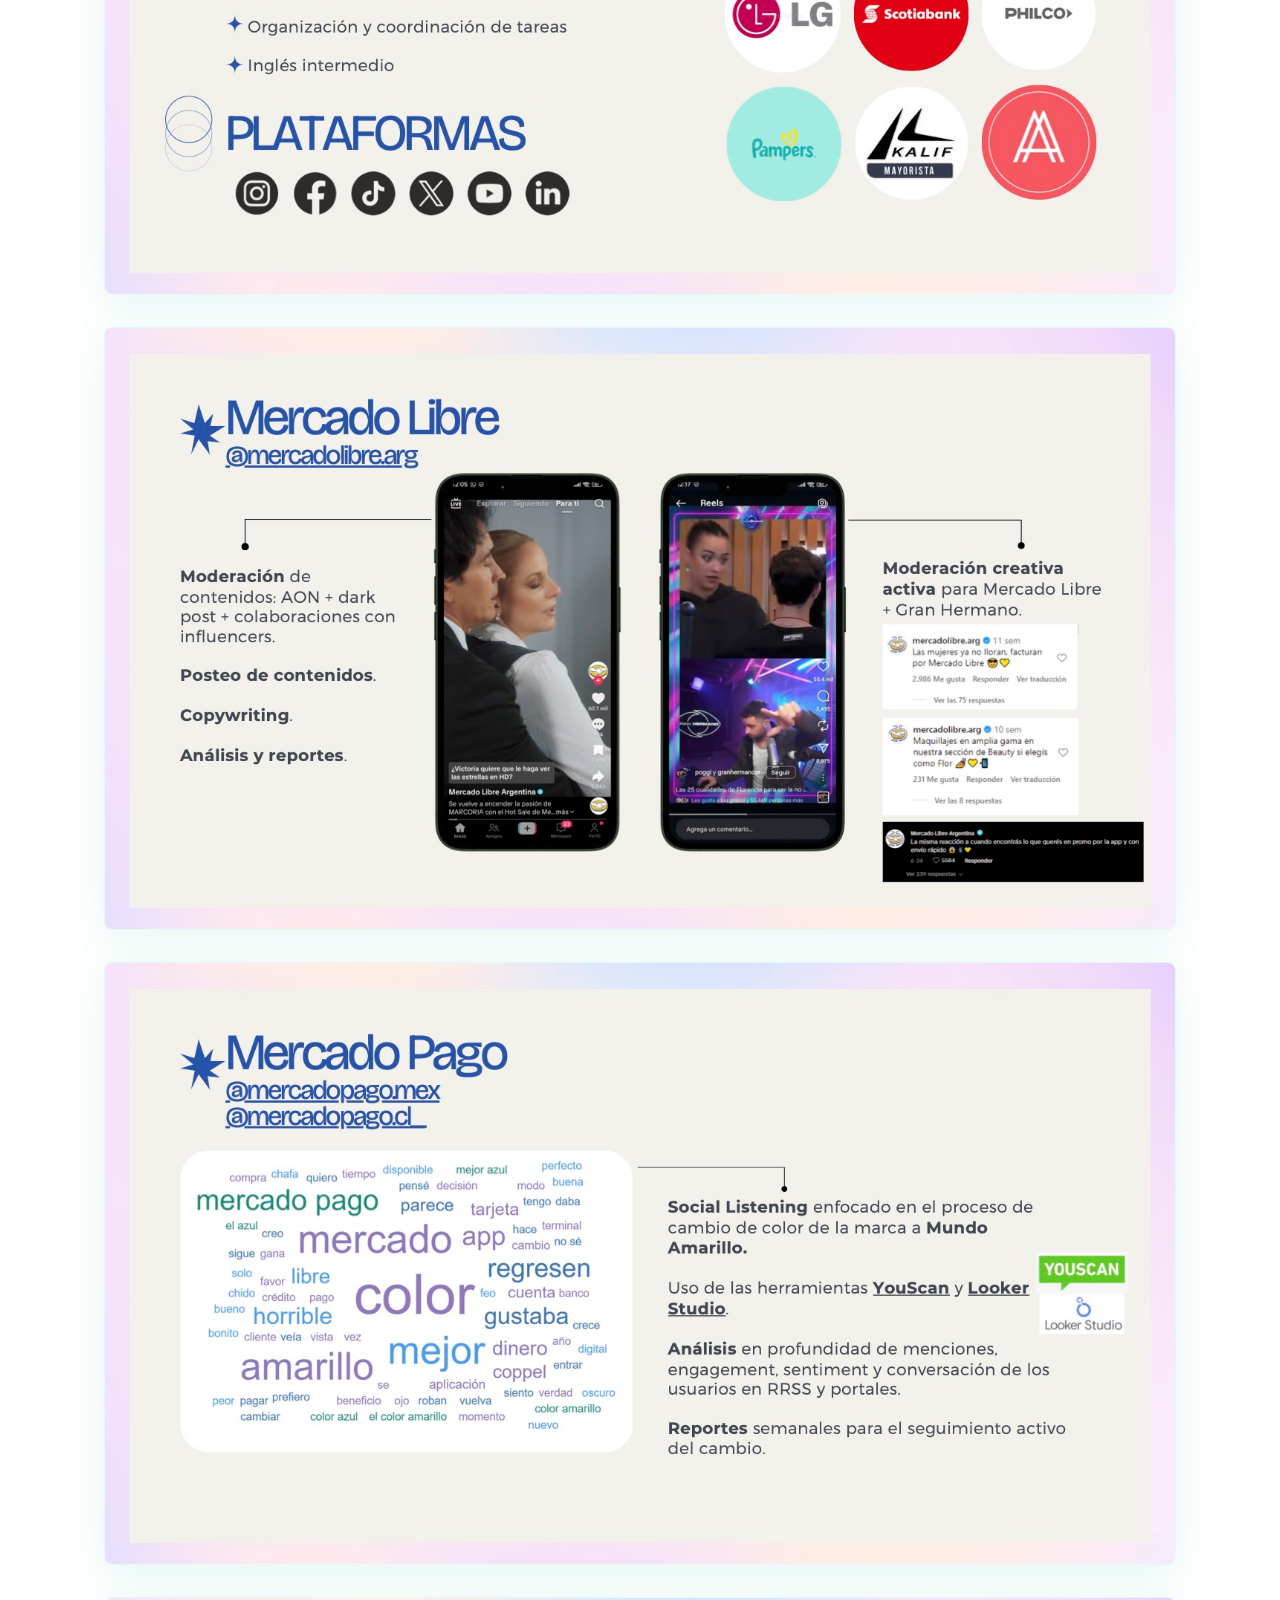
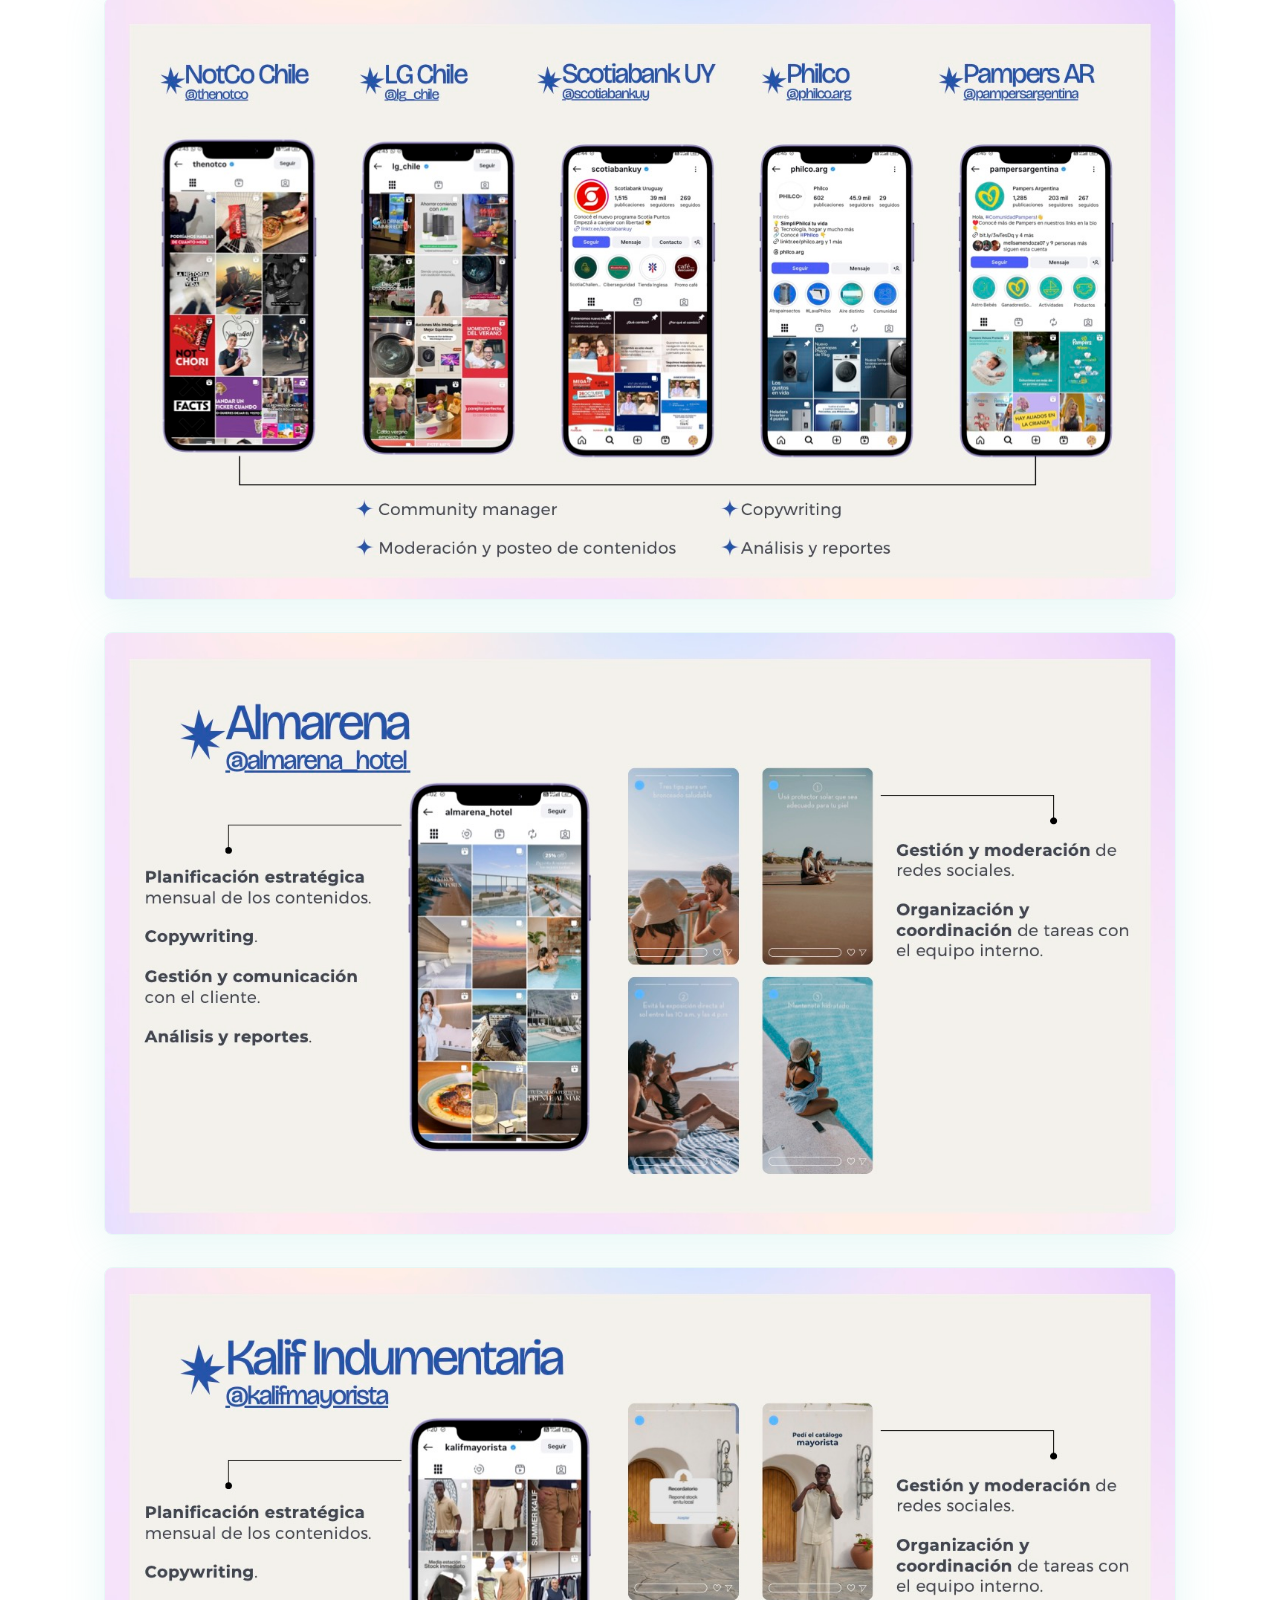
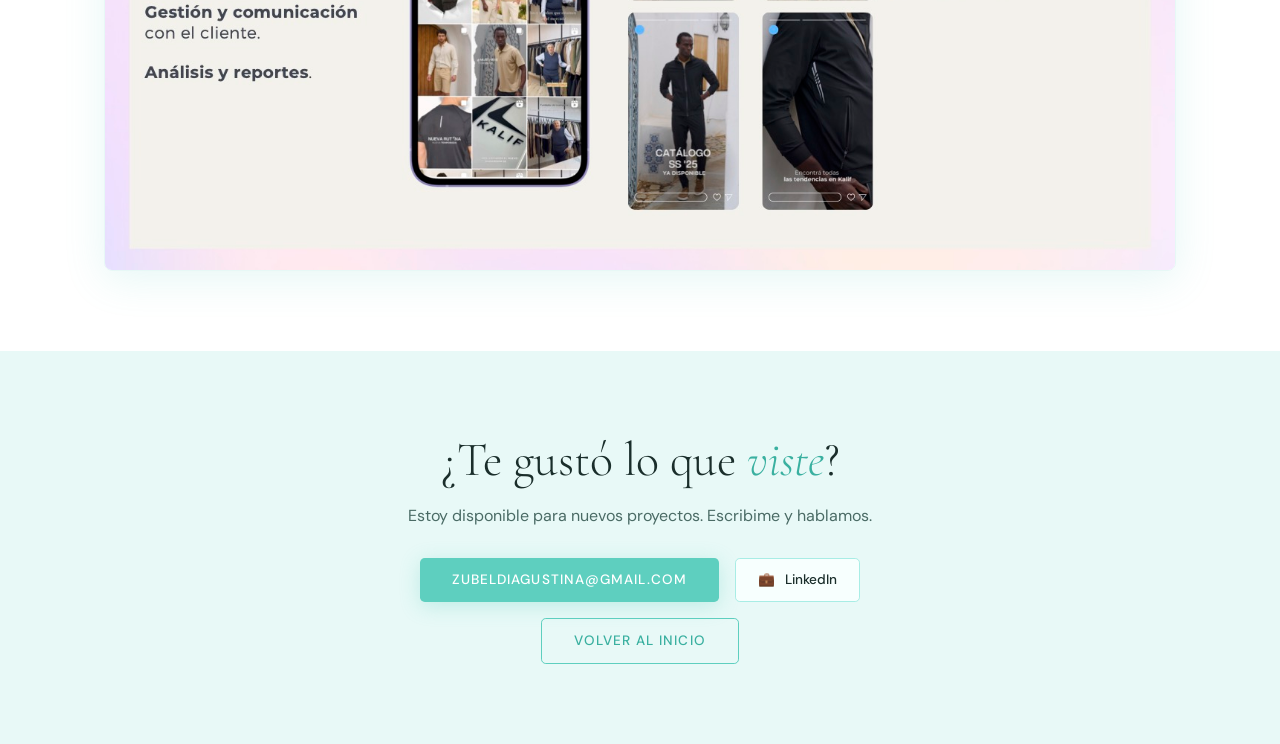
==== commit be2f4dbf: "se arreglan cositas de posicion de botones" ====
--- a/portfolio.html
+++ b/portfolio.html
@@ -378,10 +378,14 @@
         <a href="mailto:zubeldiagustina@gmail.com" class="btn btn--primary">
           zubeldiagustina@gmail.com
         </a>
-        <a href="index.html#contact" class="btn btn--outline">
+        <a href="https://www.linkedin.com/in/agustina-zubeldia" target="_blank" rel="noopener noreferrer" class="contact-chip">
+          <span aria-hidden="true">💼</span> LinkedIn
+        </a>
+      </div>
+      <div style="margin-top: 1rem;">
+        <a href="index.html" class="btn btn--outline">
           Volver al inicio
         </a>
-      </div>
     </section>
 
   </main>
